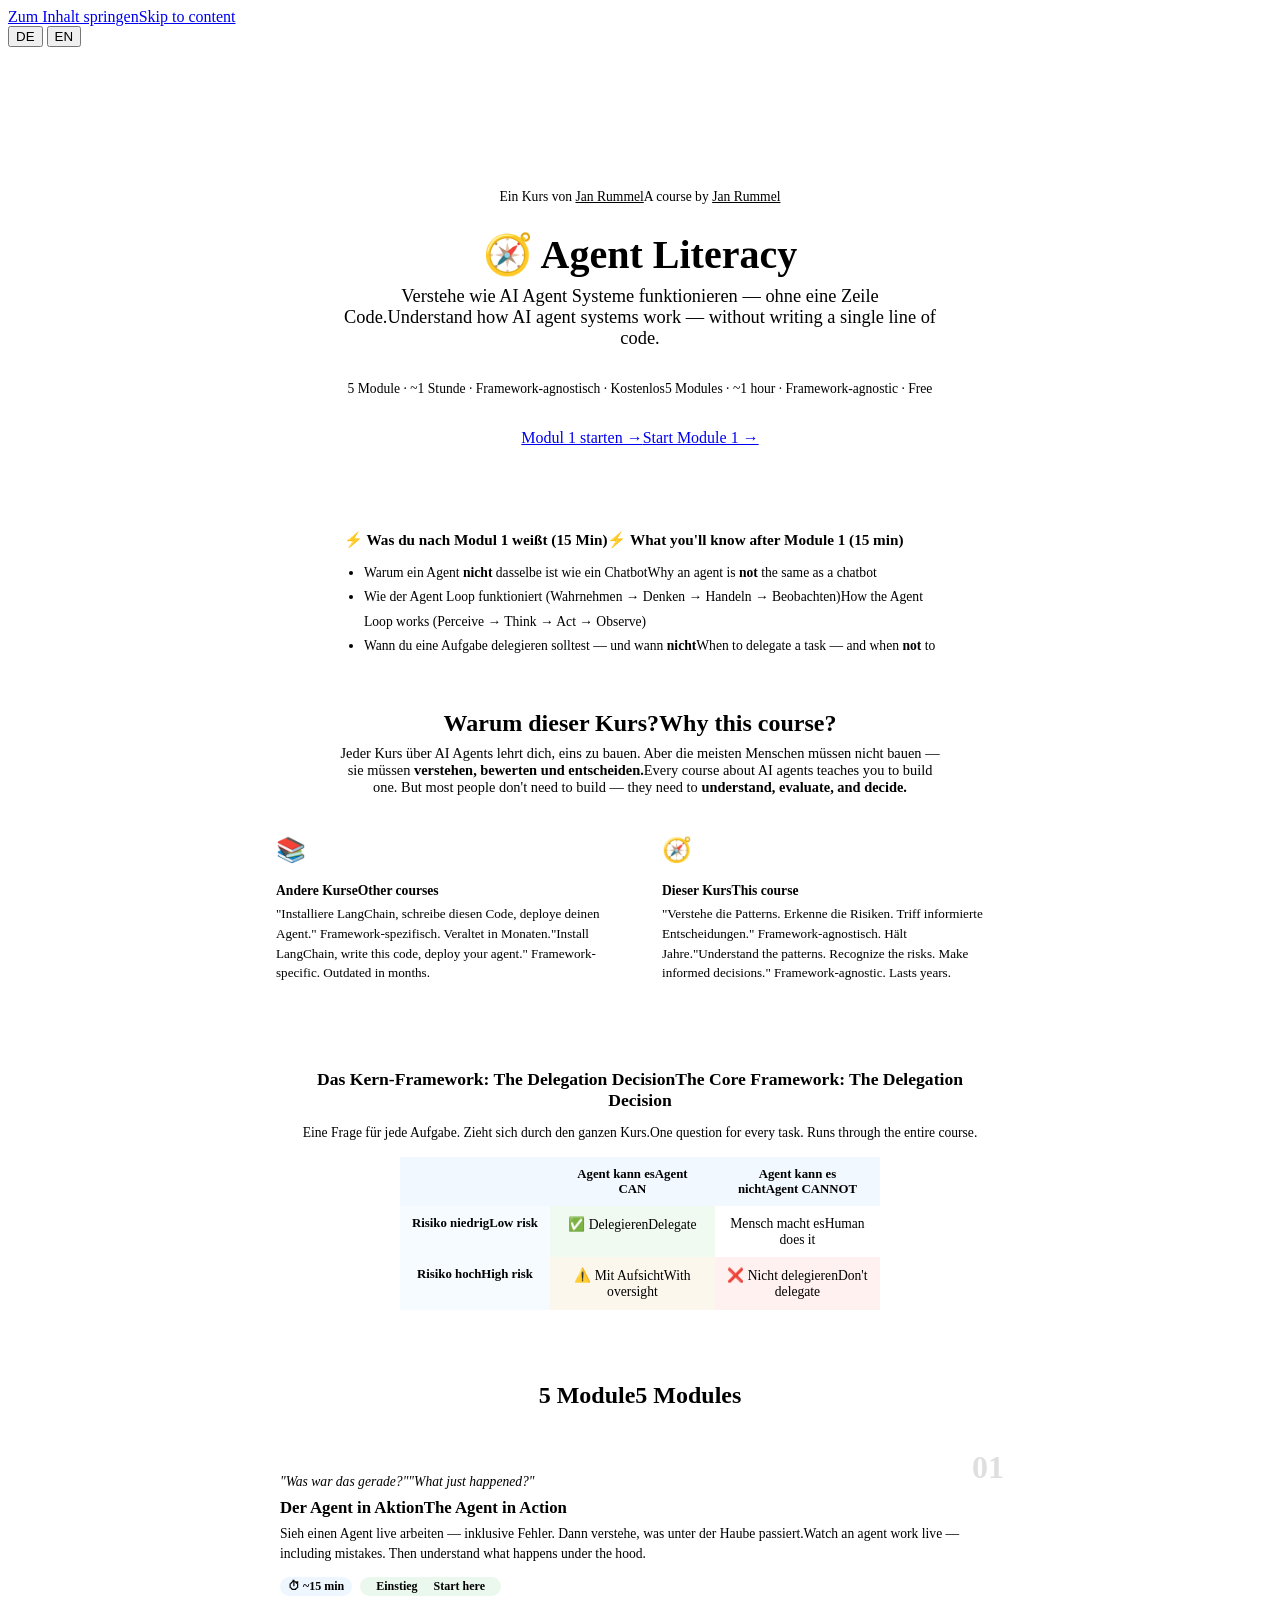
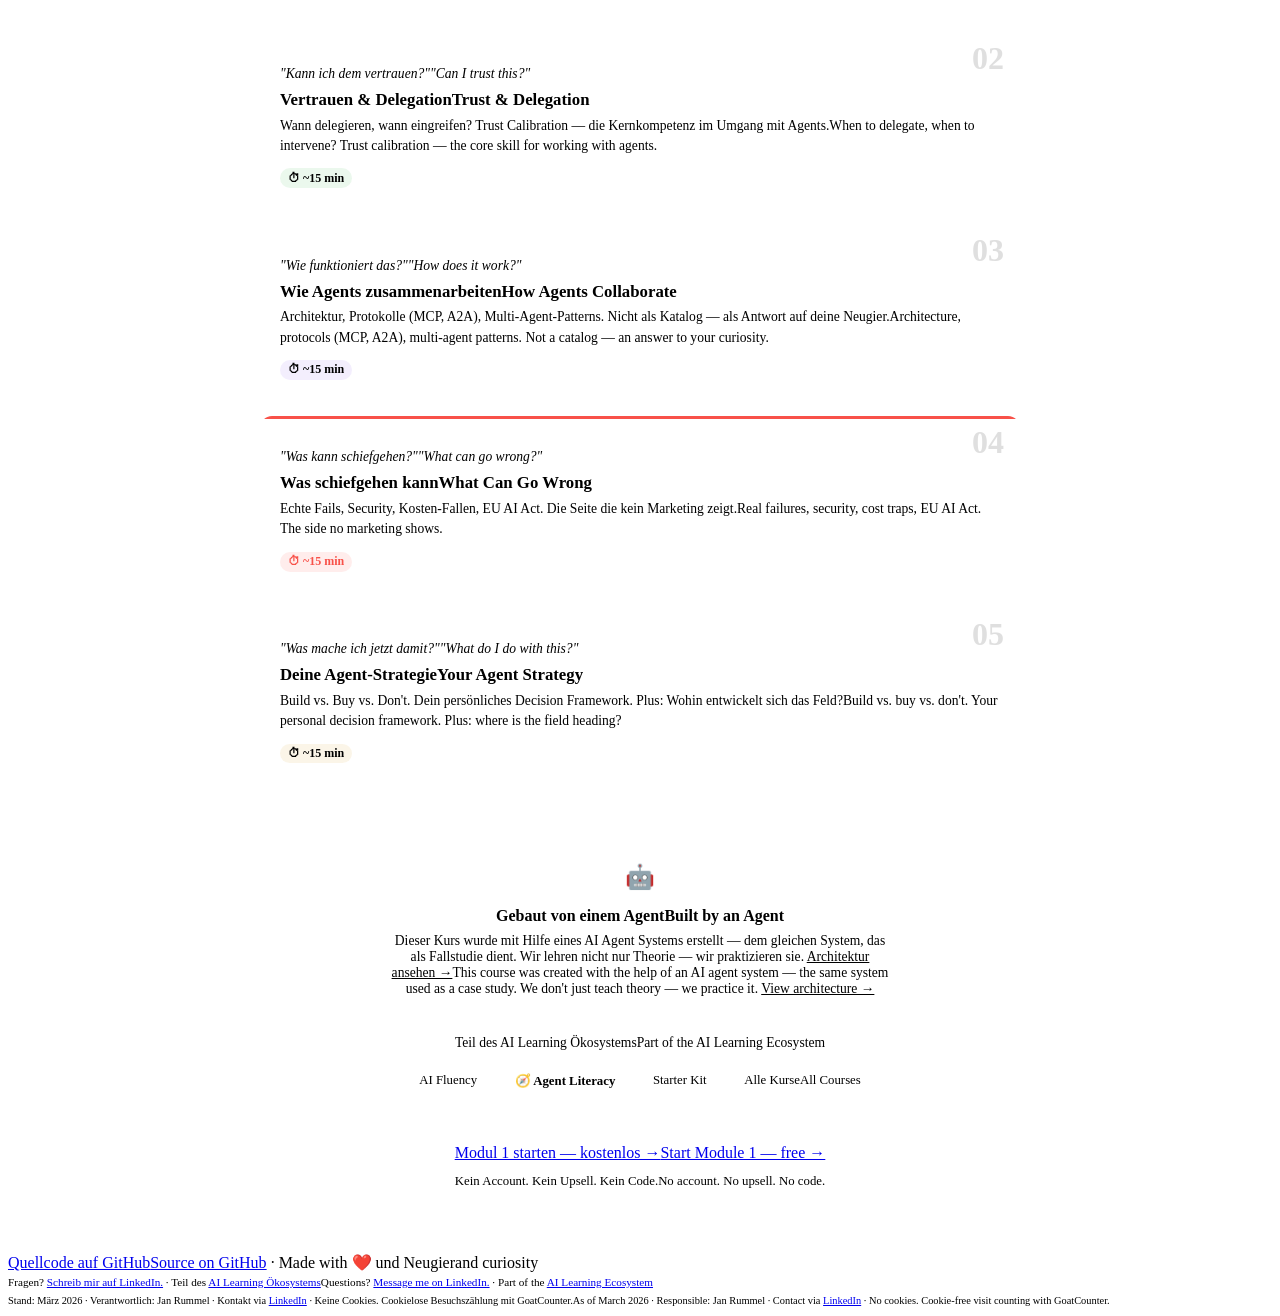
==== index.html @ 03080d6e "Datenschutz-Hinweis berichtigen: GoatCounter nennen statt "No tracking" Die Seiten laden GoatCounter" ====
<!DOCTYPE html>
<html lang="de">
<head>
<meta charset="UTF-8">
<meta name="viewport" content="width=device-width, initial-scale=1.0">
<title>Agent Literacy — Verstehe wie AI Agent Systeme funktionieren</title>
<meta name="description" content="Der Kurs über AI Agents, den es noch nicht gibt. 5 Module, ~1 Stunde, kein Code nötig. Verstehen statt Bauen.">
<meta property="og:title" content="Agent Literacy — Verstehe AI Agent Systeme">
<meta property="og:description" content="5 Module, ~1 Stunde, kein Code. Der Kurs über AI Agents für Entscheider.">
<meta property="og:url" content="https://planck-lab.github.io/agent-literacy/">
<meta property="og:type" content="website">
<meta name="twitter:card" content="summary_large_image">
<meta property="og:image" content="https://planck-lab.github.io/agent-literacy/og-image.png">
<meta property="og:image:width" content="1200">
<meta property="og:image:height" content="630">
<link rel="stylesheet" href="https://janrummel.github.io/ai-learning/shared-style.css">
<link rel="stylesheet" href="style.css">
<link rel="icon" href="data:image/svg+xml,<svg xmlns='http://www.w3.org/2000/svg' viewBox='0 0 100 100'><text y='.9em' font-size='90'>🧭</text></svg>">
<style>
.hero{text-align:center;padding:5rem 1.5rem 3rem}
.hero h1{font-size:2.5rem;margin-bottom:.5rem}
.hero .tagline{color:var(--muted);font-size:1.15rem;max-width:600px;margin:0 auto 2rem}
.hero .meta{color:var(--muted);font-size:.85rem;margin-bottom:2rem}
.module-grid{display:grid;gap:1rem;margin:2rem 0}
.mod-card{background:var(--surface);border:1px solid var(--border);border-radius:12px;padding:1.25rem;position:relative;overflow:hidden;transition:transform .2s,border-color .2s;text-decoration:none;color:inherit;display:block}
.mod-card:hover{transform:translateY(-2px);border-color:var(--accent)}
.mod-card::before{content:'';position:absolute;top:0;left:0;right:0;height:3px}
.mod-card.m1::before{background:var(--accent)}
.mod-card.m2::before{background:var(--green)}
.mod-card.m3::before{background:var(--purple)}
.mod-card.m4::before{background:#f85149}
.mod-card.m5::before{background:var(--orange)}
.mod-num{font-size:2rem;font-weight:900;opacity:.12;position:absolute;top:.5rem;right:1rem}
.mod-title{font-size:1.05rem;font-weight:700;margin-bottom:.35rem}
.mod-question{color:var(--accent);font-size:.85rem;font-style:italic;margin-bottom:.5rem}
.mod-desc{color:var(--muted);font-size:.85rem;line-height:1.5}
.mod-meta{display:flex;gap:.5rem;margin-top:.75rem;font-size:.75rem}
.mod-meta span{padding:.15rem .5rem;border-radius:20px;font-weight:600}
.framework-box{background:var(--surface);border:1px solid var(--border);border-radius:12px;padding:1.5rem;margin:2rem 0;text-align:center}
.matrix{display:grid;grid-template-columns:auto 1fr 1fr;gap:0;margin:1rem auto;max-width:480px;font-size:.85rem}
.matrix div{padding:.6rem .75rem;border:1px solid var(--border)}
.matrix .header{background:rgba(88,166,255,.08);font-weight:700;font-size:.8rem}
.matrix .row-label{background:rgba(88,166,255,.05);font-weight:600;font-size:.8rem}
.matrix .cell-green{background:rgba(63,185,80,.08)}
.matrix .cell-yellow{background:rgba(210,153,34,.08)}
.matrix .cell-red{background:rgba(248,81,73,.08)}
.matrix .cell-gray{background:var(--surface)}
.diff-grid{display:grid;grid-template-columns:1fr 1fr;gap:.75rem;margin:1.5rem 0}
.diff-card{background:var(--surface);border:1px solid var(--border);border-radius:10px;padding:1rem;font-size:.82rem}
.diff-card .icon{font-size:1.5rem;margin-bottom:.5rem}
.diff-card h4{font-size:.85rem;margin-bottom:.35rem}
.diff-card p{color:var(--muted);line-height:1.5;margin:0}
.cta-section{text-align:center;margin:3rem 0 2rem}
.ecosystem{display:flex;gap:.75rem;justify-content:center;flex-wrap:wrap;margin:1rem 0}
.eco-badge{padding:.4rem .8rem;background:var(--surface);border:1px solid var(--border);border-radius:8px;font-size:.8rem;color:var(--muted);text-decoration:none}
.eco-badge:hover{border-color:var(--accent);color:var(--text)}
.eco-badge.current{border-color:var(--accent);color:var(--accent);font-weight:600}
@media(max-width:600px){.hero h1{font-size:1.8rem}.diff-grid{grid-template-columns:1fr}.matrix{font-size:.75rem}}
</style>
<script>const _l=localStorage.getItem("lang");if(_l)document.documentElement.lang=_l;</script>
</head>
<body>
<a href="#main-content" class="skip-link"><span class="de">Zum Inhalt springen</span><span class="en">Skip to content</span></a>
<nav class="lang-switch" role="navigation" aria-label="Language">
<button class="lang-btn active" onclick="setLang('de')" aria-label="Switch to German">DE</button>
<button class="lang-btn" onclick="setLang('en')" aria-label="Switch to English">EN</button>
</nav>

<main class="container" style="max-width:760px;margin:0 auto;padding:3rem 2rem 2rem">

<div class="hero" id="main-content">
<p style="font-size:.85rem;color:var(--muted);margin-bottom:1rem"><span class="de">Ein Kurs von <a href="https://linkedin.com/in/janrummel" style="color:var(--accent)">Jan Rummel</a></span><span class="en">A course by <a href="https://linkedin.com/in/janrummel" style="color:var(--accent)">Jan Rummel</a></span></p>
<h1>🧭 Agent Literacy</h1>
<p class="tagline"><span class="de">Verstehe wie AI Agent Systeme funktionieren — ohne eine Zeile Code.</span><span class="en">Understand how AI agent systems work — without writing a single line of code.</span></p>
<p class="meta"><span class="de">5 Module · ~1 Stunde · Framework-agnostisch · Kostenlos</span><span class="en">5 Modules · ~1 hour · Framework-agnostic · Free</span></p>
<a href="modul1.html" class="btn"><span class="de">Modul 1 starten →</span><span class="en">Start Module 1 →</span></a>
</div>

<!-- Quick Win: Was du in 5 Minuten lernst -->
<section style="max-width:640px;margin:0 auto 2rem;padding:0 1.5rem">
<div style="background:var(--surface);border:1px solid var(--border);border-radius:12px;padding:1.25rem 1.5rem">
<h3 style="font-size:.95rem;margin-bottom:.75rem;color:var(--accent)"><span class="de">⚡ Was du nach Modul 1 weißt (15 Min)</span><span class="en">⚡ What you'll know after Module 1 (15 min)</span></h3>
<ul style="font-size:.85rem;color:var(--muted);padding-left:1.25rem;margin:0;line-height:1.8">
<li><span class="de">Warum ein Agent <strong style="color:var(--text)">nicht</strong> dasselbe ist wie ein Chatbot</span><span class="en">Why an agent is <strong style="color:var(--text)">not</strong> the same as a chatbot</span></li>
<li><span class="de">Wie der Agent Loop funktioniert (Wahrnehmen → Denken → Handeln → Beobachten)</span><span class="en">How the Agent Loop works (Perceive → Think → Act → Observe)</span></li>
<li><span class="de">Wann du eine Aufgabe delegieren solltest — und wann <strong style="color:var(--text)">nicht</strong></span><span class="en">When to delegate a task — and when <strong style="color:var(--text)">not</strong> to</span></li>
</ul>
</div>
</section>

<section>
<h2 style="text-align:center;margin-bottom:.5rem"><span class="de">Warum dieser Kurs?</span><span class="en">Why this course?</span></h2>
<p style="text-align:center;color:var(--muted);font-size:.9rem;max-width:600px;margin:0 auto 1.5rem"><span class="de">Jeder Kurs über AI Agents lehrt dich, eins zu bauen. Aber die meisten Menschen müssen nicht bauen — sie müssen <strong>verstehen, bewerten und entscheiden.</strong></span><span class="en">Every course about AI agents teaches you to build one. But most people don't need to build — they need to <strong>understand, evaluate, and decide.</strong></span></p>

<div class="diff-grid">
<div class="diff-card">
<div class="icon">📚</div>
<h4><span class="de">Andere Kurse</span><span class="en">Other courses</span></h4>
<p><span class="de">"Installiere LangChain, schreibe diesen Code, deploye deinen Agent." Framework-spezifisch. Veraltet in Monaten.</span><span class="en">"Install LangChain, write this code, deploy your agent." Framework-specific. Outdated in months.</span></p>
</div>
<div class="diff-card" style="border-color:var(--accent)">
<div class="icon">🧭</div>
<h4 style="color:var(--accent)"><span class="de">Dieser Kurs</span><span class="en">This course</span></h4>
<p><span class="de">"Verstehe die Patterns. Erkenne die Risiken. Triff informierte Entscheidungen." Framework-agnostisch. Hält Jahre.</span><span class="en">"Understand the patterns. Recognize the risks. Make informed decisions." Framework-agnostic. Lasts years.</span></p>
</div>
</div>
</section>

<!-- The Delegation Decision -->
<section>
<div class="framework-box">
<h2 style="font-size:1.1rem;margin-bottom:.25rem"><span class="de">Das Kern-Framework: The Delegation Decision</span><span class="en">The Core Framework: The Delegation Decision</span></h2>
<p style="color:var(--muted);font-size:.85rem;margin-bottom:1rem"><span class="de">Eine Frage für jede Aufgabe. Zieht sich durch den ganzen Kurs.</span><span class="en">One question for every task. Runs through the entire course.</span></p>
<div class="matrix">
<div class="header"></div>
<div class="header"><span class="de">Agent kann es</span><span class="en">Agent CAN</span></div>
<div class="header"><span class="de">Agent kann es nicht</span><span class="en">Agent CANNOT</span></div>
<div class="row-label"><span class="de">Risiko niedrig</span><span class="en">Low risk</span></div>
<div class="cell-green">✅ <span class="de">Delegieren</span><span class="en">Delegate</span></div>
<div class="cell-gray"><span class="de">Mensch macht es</span><span class="en">Human does it</span></div>
<div class="row-label"><span class="de">Risiko hoch</span><span class="en">High risk</span></div>
<div class="cell-yellow">⚠️ <span class="de">Mit Aufsicht</span><span class="en">With oversight</span></div>
<div class="cell-red">❌ <span class="de">Nicht delegieren</span><span class="en">Don't delegate</span></div>
</div>
</div>
</section>

<!-- 5 Modules -->
<section>
<h2 style="text-align:center;margin-bottom:1.5rem"><span class="de">5 Module</span><span class="en">5 Modules</span></h2>

<div class="module-grid">
<a href="modul1.html" class="mod-card m1">
<span class="mod-num">01</span>
<p class="mod-question"><span class="de">"Was war das gerade?"</span><span class="en">"What just happened?"</span></p>
<div class="mod-title"><span class="de">Der Agent in Aktion</span><span class="en">The Agent in Action</span></div>
<div class="mod-desc"><span class="de">Sieh einen Agent live arbeiten — inklusive Fehler. Dann verstehe, was unter der Haube passiert.</span><span class="en">Watch an agent work live — including mistakes. Then understand what happens under the hood.</span></div>
<div class="mod-meta">
<span style="background:rgba(88,166,255,.1);color:var(--accent)">⏱ ~15 min</span>
<span style="background:rgba(63,185,80,.1);color:var(--green)"><span class="de">Einstieg</span><span class="en">Start here</span></span>
</div>
</a>

<a href="modul2.html" class="mod-card m2">
<span class="mod-num">02</span>
<p class="mod-question"><span class="de">"Kann ich dem vertrauen?"</span><span class="en">"Can I trust this?"</span></p>
<div class="mod-title"><span class="de">Vertrauen & Delegation</span><span class="en">Trust & Delegation</span></div>
<div class="mod-desc"><span class="de">Wann delegieren, wann eingreifen? Trust Calibration — die Kernkompetenz im Umgang mit Agents.</span><span class="en">When to delegate, when to intervene? Trust calibration — the core skill for working with agents.</span></div>
<div class="mod-meta">
<span style="background:rgba(63,185,80,.1);color:var(--green)">⏱ ~15 min</span>
</div>
</a>

<a href="modul3.html" class="mod-card m3">
<span class="mod-num">03</span>
<p class="mod-question"><span class="de">"Wie funktioniert das?"</span><span class="en">"How does it work?"</span></p>
<div class="mod-title"><span class="de">Wie Agents zusammenarbeiten</span><span class="en">How Agents Collaborate</span></div>
<div class="mod-desc"><span class="de">Architektur, Protokolle (MCP, A2A), Multi-Agent-Patterns. Nicht als Katalog — als Antwort auf deine Neugier.</span><span class="en">Architecture, protocols (MCP, A2A), multi-agent patterns. Not a catalog — an answer to your curiosity.</span></div>
<div class="mod-meta">
<span style="background:rgba(137,87,229,.1);color:var(--purple)">⏱ ~15 min</span>
</div>
</a>

<a href="modul4.html" class="mod-card m4">
<span class="mod-num">04</span>
<p class="mod-question"><span class="de">"Was kann schiefgehen?"</span><span class="en">"What can go wrong?"</span></p>
<div class="mod-title"><span class="de">Was schiefgehen kann</span><span class="en">What Can Go Wrong</span></div>
<div class="mod-desc"><span class="de">Echte Fails, Security, Kosten-Fallen, EU AI Act. Die Seite die kein Marketing zeigt.</span><span class="en">Real failures, security, cost traps, EU AI Act. The side no marketing shows.</span></div>
<div class="mod-meta">
<span style="background:rgba(248,81,73,.1);color:#f85149">⏱ ~15 min</span>
</div>
</a>

<a href="modul5.html" class="mod-card m5">
<span class="mod-num">05</span>
<p class="mod-question"><span class="de">"Was mache ich jetzt damit?"</span><span class="en">"What do I do with this?"</span></p>
<div class="mod-title"><span class="de">Deine Agent-Strategie</span><span class="en">Your Agent Strategy</span></div>
<div class="mod-desc"><span class="de">Build vs. Buy vs. Don't. Dein persönliches Decision Framework. Plus: Wohin entwickelt sich das Feld?</span><span class="en">Build vs. buy vs. don't. Your personal decision framework. Plus: where is the field heading?</span></div>
<div class="mod-meta">
<span style="background:rgba(210,153,34,.1);color:var(--orange)">⏱ ~15 min</span>
</div>
</a>
</div>
</section>

<!-- Built by an Agent -->
<section>
<div style="background:var(--surface);border:1px solid var(--border);border-radius:12px;padding:1.5rem;text-align:center">
<p style="font-size:1.5rem;margin-bottom:.5rem">🤖</p>
<h3 style="font-size:1rem;margin-bottom:.5rem"><span class="de">Gebaut von einem Agent</span><span class="en">Built by an Agent</span></h3>
<p style="color:var(--muted);font-size:.85rem;max-width:500px;margin:0 auto"><span class="de">Dieser Kurs wurde mit Hilfe eines AI Agent Systems erstellt — dem gleichen System, das als Fallstudie dient. Wir lehren nicht nur Theorie — wir praktizieren sie. <a href="https://github.com/planck-lab/agent-system-starter-kit" style="color:var(--accent)">Architektur ansehen →</a></span><span class="en">This course was created with the help of an AI agent system — the same system used as a case study. We don't just teach theory — we practice it. <a href="https://github.com/planck-lab/agent-system-starter-kit" style="color:var(--accent)">View architecture →</a></span></p>
</div>
</section>

<!-- Ecosystem -->
<section>
<p style="text-align:center;color:var(--muted);font-size:.85rem;margin-bottom:.5rem"><span class="de">Teil des AI Learning Ökosystems</span><span class="en">Part of the AI Learning Ecosystem</span></p>
<div class="ecosystem">
<a href="https://janrummel.github.io/ai-fluency/" class="eco-badge">AI Fluency</a>
<span class="eco-badge current">🧭 Agent Literacy</span>
<a href="https://planck-lab.github.io/agent-system-starter-kit/" class="eco-badge">Starter Kit</a>
<a href="https://janrummel.github.io/ai-learning/" class="eco-badge"><span class="de">Alle Kurse</span><span class="en">All Courses</span></a>
</div>
</section>

<div class="cta-section">
<a href="modul1.html" class="btn"><span class="de">Modul 1 starten — kostenlos →</span><span class="en">Start Module 1 — free →</span></a>
<p style="color:var(--muted);font-size:.8rem;margin-top:.75rem"><span class="de">Kein Account. Kein Upsell. Kein Code.</span><span class="en">No account. No upsell. No code.</span></p>
</div>

</main><!-- /.container -->

<footer role="contentinfo">
<a href="https://github.com/planck-lab/agent-literacy"><span class="de">Quellcode auf GitHub</span><span class="en">Source on GitHub</span></a> · Made with ❤️ <span class="de">und Neugier</span><span class="en">and curiosity</span>
<br><span style="font-size:.7rem"><span class="de">Fragen? <a href="https://linkedin.com/in/janrummel">Schreib mir auf LinkedIn.</a> · Teil des <a href="https://janrummel.github.io/ai-learning/">AI Learning Ökosystems</a></span><span class="en">Questions? <a href="https://linkedin.com/in/janrummel">Message me on LinkedIn.</a> · Part of the <a href="https://janrummel.github.io/ai-learning/">AI Learning Ecosystem</a></span></span>
<br><span style="font-size:.65rem;color:var(--muted)"><span class="de">Stand: März 2026 · Verantwortlich: Jan Rummel · Kontakt via <a href="https://linkedin.com/in/janrummel">LinkedIn</a> · Keine Cookies. Cookielose Besuchszählung mit GoatCounter.</span><span class="en">As of March 2026 · Responsible: Jan Rummel · Contact via <a href="https://linkedin.com/in/janrummel">LinkedIn</a> · No cookies. Cookie-free visit counting with GoatCounter.</span></span>
</footer>

<script>
function setLang(l){document.documentElement.lang=l;document.querySelectorAll('.lang-btn').forEach(b=>b.classList.remove('active'));document.querySelector(`.lang-btn[onclick="setLang('${l}')"]`).classList.add('active');localStorage.setItem('lang',l)}
const s=localStorage.getItem('lang');if(s)setLang(s);
</script>
<button class="back-to-top" onclick="scrollTo({top:0,behavior:'smooth'})" aria-label="Back to top">↑</button>
<script>const b=document.querySelector(".back-to-top");window.addEventListener("scroll",()=>{b.style.display=window.scrollY>400?"flex":"none"})</script>
<!-- GoatCounter Analytics - code wird nach Account-Setup eingesetzt -->
<script data-goatcounter="https://janrummel.goatcounter.com/count" async src="//gc.zgo.at/count.js"></script>

</body></html>
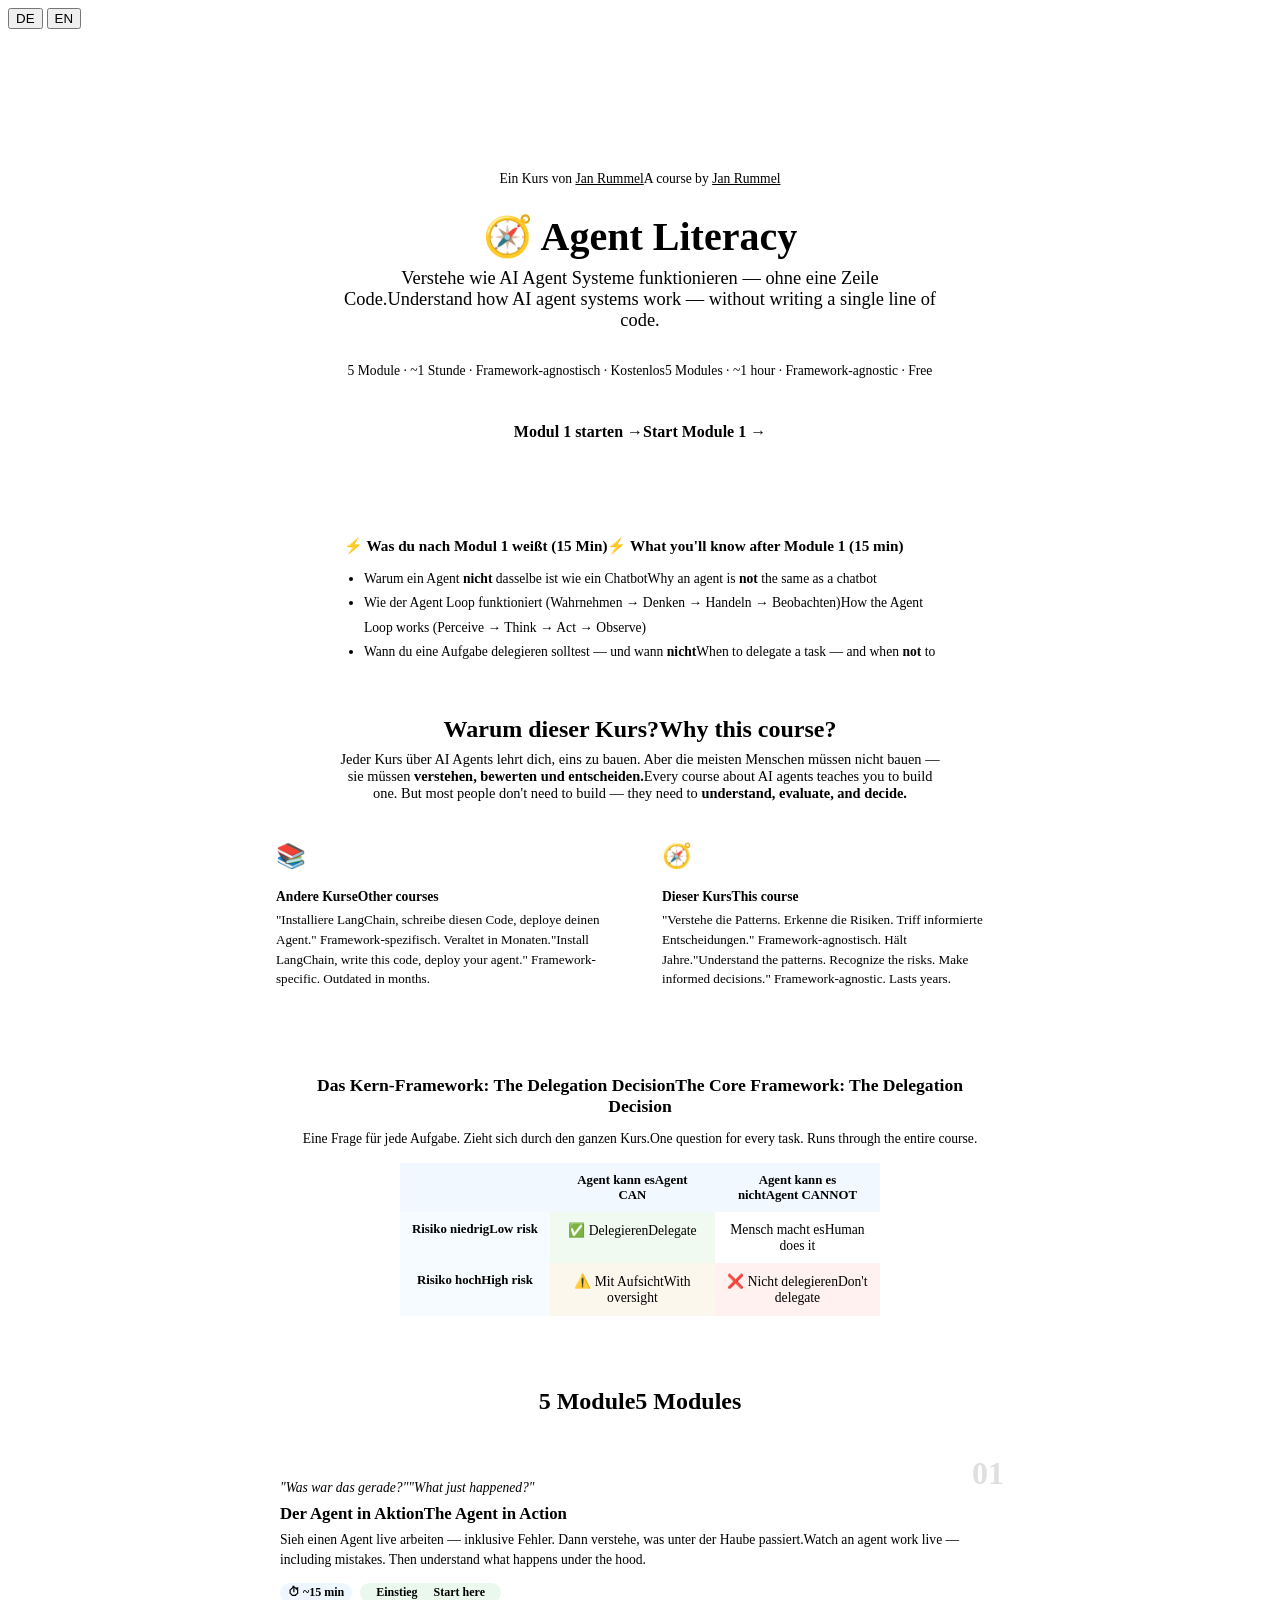
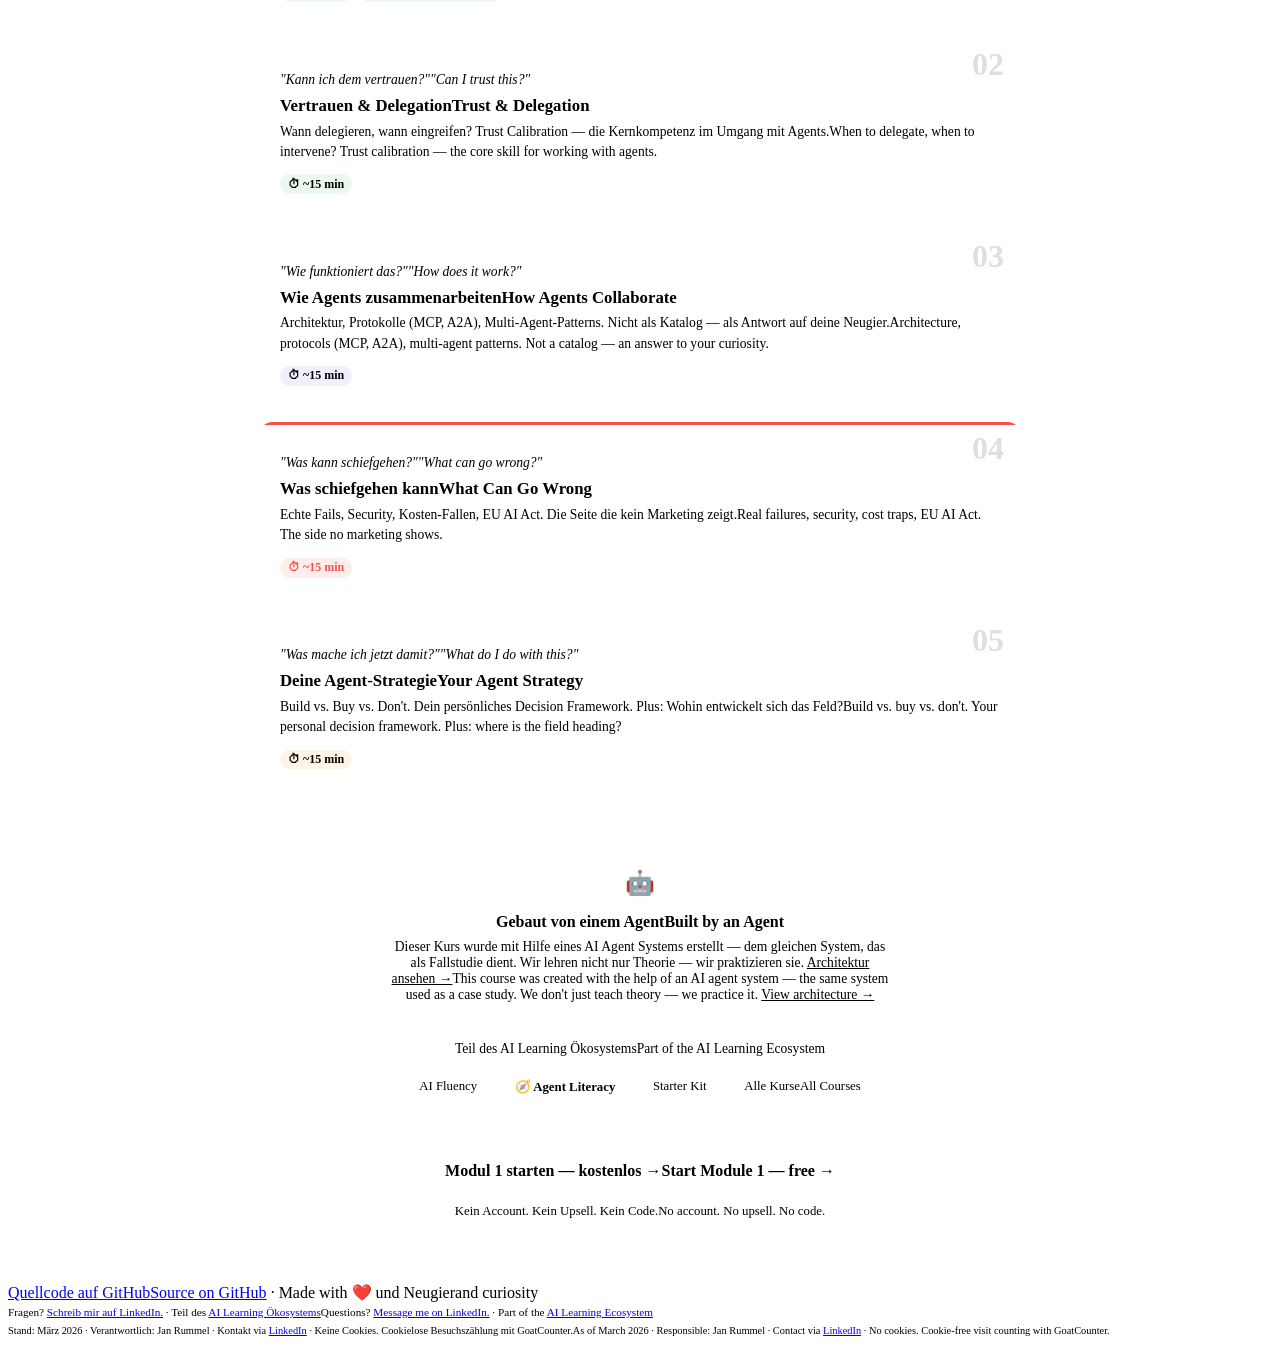
==== commit 57cd3665: "Kurs mit agent-systems zusammenlegen: Quellen, Lernziel-Checks und Faktencheck übernehmen Co-Authore" ====
--- a/index.html
+++ b/index.html
@@ -61,10 +61,10 @@
 </head>
 <body>
 <a href="#main-content" class="skip-link"><span class="de">Zum Inhalt springen</span><span class="en">Skip to content</span></a>
-<nav class="lang-switch" role="navigation" aria-label="Language">
-<button class="lang-btn active" onclick="setLang('de')" aria-label="Switch to German">DE</button>
-<button class="lang-btn" onclick="setLang('en')" aria-label="Switch to English">EN</button>
-</nav>
+<div class="lang-switch" role="navigation" aria-label="Language">
+<button class="lang-btn active" onclick="setLang('de')" aria-label="Deutsch" aria-pressed="true">DE</button>
+<button class="lang-btn" onclick="setLang('en')" aria-label="English" aria-pressed="false">EN</button>
+</div>
 
 <main class="container" style="max-width:760px;margin:0 auto;padding:3rem 2rem 2rem">
 
@@ -217,12 +217,10 @@
 </footer>
 
 <script>
-function setLang(l){document.documentElement.lang=l;document.querySelectorAll('.lang-btn').forEach(b=>b.classList.remove('active'));document.querySelector(`.lang-btn[onclick="setLang('${l}')"]`).classList.add('active');localStorage.setItem('lang',l)}
+function setLang(l){document.documentElement.lang=l;document.querySelectorAll('.lang-btn').forEach(b=>{b.classList.remove('active');b.setAttribute('aria-pressed','false')});var a=document.querySelector(`.lang-btn[onclick="setLang('${l}')"]`);a.classList.add('active');a.setAttribute('aria-pressed','true');localStorage.setItem('lang',l)}
 const s=localStorage.getItem('lang');if(s)setLang(s);
 </script>
 <button class="back-to-top" onclick="scrollTo({top:0,behavior:'smooth'})" aria-label="Back to top">↑</button>
 <script>const b=document.querySelector(".back-to-top");window.addEventListener("scroll",()=>{b.style.display=window.scrollY>400?"flex":"none"})</script>
-<!-- GoatCounter Analytics - code wird nach Account-Setup eingesetzt -->
 <script data-goatcounter="https://janrummel.goatcounter.com/count" async src="//gc.zgo.at/count.js"></script>
-
 </body></html>
--- a/style.css
+++ b/style.css
@@ -0,0 +1,157 @@
+/* Agent Literacy — Course-specific styles
+   Shared base: https://janrummel.github.io/ai-learning/shared-style.css
+   This file contains ONLY styles unique to this course.
+*/
+
+/* === Course Components === */
+.checkpoint {
+  background: rgba(63,185,80,0.1); border: 1px solid rgba(63,185,80,0.3);
+  border-radius: 8px; padding: 0.75rem 1rem; margin-top: 1rem;
+  font-size: 0.9rem; color: var(--green);
+}
+.tip {
+  background: rgba(88,166,255,0.08); border: 1px solid rgba(88,166,255,0.2);
+  border-radius: 8px; padding: 0.75rem 1rem; margin: 1rem 0;
+  font-size: 0.9rem; color: var(--accent);
+}
+.card {
+  background: var(--surface); border: 1px solid var(--border); border-radius: 12px;
+  padding: 1.5rem; margin-bottom: 1rem; transition: transform 0.2s;
+}
+.card:hover { transform: translateY(-2px); }
+.glossary {
+  background: var(--surface); border: 1px solid var(--border); border-radius: 12px;
+  padding: 1.5rem; margin: 2rem 0;
+}
+.glossary dt { font-weight: 700; color: var(--accent); margin-top: 0.75rem; }
+.glossary dt:first-child { margin-top: 0; }
+.glossary dd { color: var(--muted); font-size: 0.9rem; margin-left: 0; }
+.celebration {
+  text-align: center; padding: 2rem; background: var(--surface);
+  border: 1px solid var(--green); border-radius: 12px; margin: 2rem 0;
+}
+.celebration h2 { color: var(--green); margin-bottom: 0.5rem; }
+.btn {
+  display: inline-block; background: var(--accent); color: var(--bg); padding: 0.75rem 2rem;
+  border-radius: 8px; font-weight: 700; font-size: 1rem; border: none; cursor: pointer;
+  text-decoration: none;
+}
+.btn:hover { opacity: 0.9; text-decoration: none; }
+.back-link { display: inline-block; margin-bottom: 1rem; color: var(--muted); font-size: 0.85rem; }
+
+/* === Module Header === */
+.module-header {
+  background: var(--surface); border: 1px solid var(--border); border-radius: 14px;
+  padding: 1.5rem; margin-bottom: 2rem; position: relative; overflow: hidden;
+}
+.module-header::before {
+  content: ''; position: absolute; top: 0; left: 0; right: 0; height: 3px;
+  background: linear-gradient(90deg, var(--accent), var(--green), var(--orange), var(--purple));
+}
+.module-header .module-id {
+  font-size: 2.5rem; font-weight: 900; color: var(--accent); opacity: .15;
+  position: absolute; top: .5rem; right: 1.25rem; line-height: 1; pointer-events: none;
+}
+.module-header h1 { font-size: 1.6rem; margin: .25rem 0 .5rem; }
+.module-header .meta-row {
+  display: flex; gap: .5rem; align-items: center; flex-wrap: wrap;
+  font-size: .8rem; color: var(--muted); margin-bottom: .25rem;
+}
+.module-header .meta-pill {
+  display: inline-flex; align-items: center; gap: .25rem;
+  padding: .2rem .6rem; border-radius: 20px; font-size: .75rem; font-weight: 600;
+}
+.module-header .meta-pill.track { background: rgba(88,166,255,.1); color: var(--accent); }
+.module-header .meta-pill.level { background: rgba(63,185,80,.1); color: var(--green); }
+.module-header .meta-pill.level-adv { background: rgba(210,153,34,.1); color: var(--orange); }
+.module-header .meta-pill.time { background: rgba(137,87,229,.1); color: var(--purple); }
+.module-header .subtitle { color: var(--muted); font-size: .9rem; margin: .5rem 0 0; line-height: 1.5; }
+.module-header .goal-row {
+  margin-top: 1rem; padding-top: .75rem; border-top: 1px solid var(--border);
+  font-size: .85rem; color: var(--muted); line-height: 1.5;
+}
+.module-header .goal-row strong { color: var(--text); }
+
+/* === Navigation === */
+.nav-footer { display: flex; justify-content: space-between; margin: 2rem 0; flex-wrap: wrap; gap: 1rem; }
+.breadcrumb { font-size: .78rem; color: var(--muted); margin-bottom: .5rem; }
+.breadcrumb a { color: var(--muted); }
+.breadcrumb a:hover { color: var(--accent); }
+
+/* === Focus (Accessibility) === */
+a:focus-visible, button:focus-visible, .btn:focus-visible {
+  outline: 2px solid var(--accent);
+  outline-offset: 2px;
+  border-radius: 4px;
+}
+/* Skip link */
+.skip-link {
+  position: absolute; top: -100px; left: 1rem; z-index: 200;
+  background: var(--accent); color: var(--bg); padding: 0.5rem 1rem;
+  border-radius: 0 0 8px 8px; font-weight: 700; text-decoration: none;
+  transition: top 0.2s;
+}
+.skip-link:focus { top: 0; }
+/* Reduced motion */
+@media (prefers-reduced-motion: reduce) {
+  *, *::before, *::after { animation-duration: 0.01ms !important; transition-duration: 0.01ms !important; scroll-behavior: auto !important; }
+}
+/* Visually hidden (screen reader only) */
+.sr-only { position: absolute; width: 1px; height: 1px; padding: 0; margin: -1px; overflow: hidden; clip: rect(0,0,0,0); white-space: nowrap; border: 0; }
+/* Progress bar (behavioral) */
+.progress-bar {
+  position: fixed; top: 0; left: 0; width: 100%; height: 4px; z-index: 99;
+  background: var(--border);
+}
+
+/* === Progress Bar === */
+.progress-bar { position: fixed; top: 0; left: 0; width: 100%; height: 4px; z-index: 99; background: var(--border); }
+.progress-fill { height: 100%; background: var(--accent); transition: width 0.3s; border-radius: 0 2px 2px 0; }
+
+/* === Tables === */
+table { width: 100%; max-width: 100%; border-collapse: collapse; margin: 1rem 0; font-size: 0.85rem; table-layout: fixed; word-wrap: break-word; }
+th, td { padding: 0.6rem 0.75rem; text-align: left; border: 1px solid var(--border); }
+th { background: var(--surface); color: var(--accent); font-weight: 700; font-size: 0.8rem; white-space: nowrap; }
+td { color: var(--muted); }
+td:first-child { color: var(--text); font-weight: 600; }
+tr:hover td { background: rgba(88,166,255,0.03); }
+
+/* === Source Citation === */
+.source { font-size: 0.78rem; color: var(--muted); background: var(--surface); border-radius: 6px; padding: 0.5rem 0.75rem; margin: 0.75rem 0; border-left: 2px solid #a78bfa; }
+.source a { color: #a78bfa; }
+
+/* === Comparison Cards === */
+.comparison { display: grid; grid-template-columns: 1fr 1fr; gap: 1rem; margin: 1.5rem 0; }
+.compare-card { background: var(--surface); border: 1px solid var(--border); border-radius: 12px; padding: 1.25rem; }
+.compare-card.bad { border-color: rgba(248,81,73,0.4); }
+.compare-card.good { border-color: rgba(63,185,80,0.4); }
+.compare-card h4 { font-size: 0.9rem; margin-bottom: 0.5rem; }
+.compare-card p, .compare-card ul { font-size: 0.85rem; color: var(--muted); margin: 0; }
+.compare-card ul { padding-left: 1.25rem; }
+
+/* === Troubleshooting === */
+.troubleshooting { background: rgba(210,153,34,0.08); border: 1px solid rgba(210,153,34,0.2); border-radius: 8px; padding: 1rem 1.25rem; margin: 1rem 0; font-size: 0.85rem; }
+.troubleshooting strong { color: var(--orange); }
+.troubleshooting p { color: var(--muted); margin: 0.3rem 0; }
+
+/* === Glossary Widget === */
+.glossary-toggle { position: fixed; bottom: 1.5rem; right: 1.5rem; background: var(--surface); border: 1px solid var(--border); color: var(--text); padding: 0.6rem 1rem; border-radius: 20px; cursor: pointer; font-size: 0.8rem; font-weight: 700; z-index: 100; transition: all 0.2s; }
+.glossary-toggle:hover { border-color: var(--accent); color: var(--accent); }
+.glossary-panel { display: none; position: fixed; bottom: 4rem; right: 1.5rem; background: var(--surface); border: 1px solid var(--border); border-radius: 12px; padding: 1.25rem; width: 280px; max-height: 400px; overflow-y: auto; z-index: 100; box-shadow: 0 8px 32px rgba(0,0,0,0.4); }
+.glossary-panel.open { display: block; }
+.glossary-panel h3 { font-size: 0.9rem; margin: 0 0 0.75rem; color: var(--accent); }
+.glossary-panel dt { font-weight: 700; font-size: 0.85rem; color: var(--text); margin-top: 0.5rem; }
+.glossary-panel dd { font-size: 0.8rem; color: var(--muted); margin: 0.15rem 0 0.5rem 0; line-height: 1.4; }
+
+/* === Responsive (course-specific) === */
+@media (max-width: 600px) {
+  .comparison { grid-template-columns: 1fr; }
+  .glossary-panel { width: calc(100vw - 3rem); right: 1.5rem; }
+  table { font-size: 0.75rem; }
+  th, td { padding: 0.4rem 0.5rem; }
+}
+
+/* Reduced Motion */
+@media (prefers-reduced-motion: reduce) {
+  *, *::before, *::after { animation-duration: 0.01ms !important; transition-duration: 0.01ms !important; }
+}
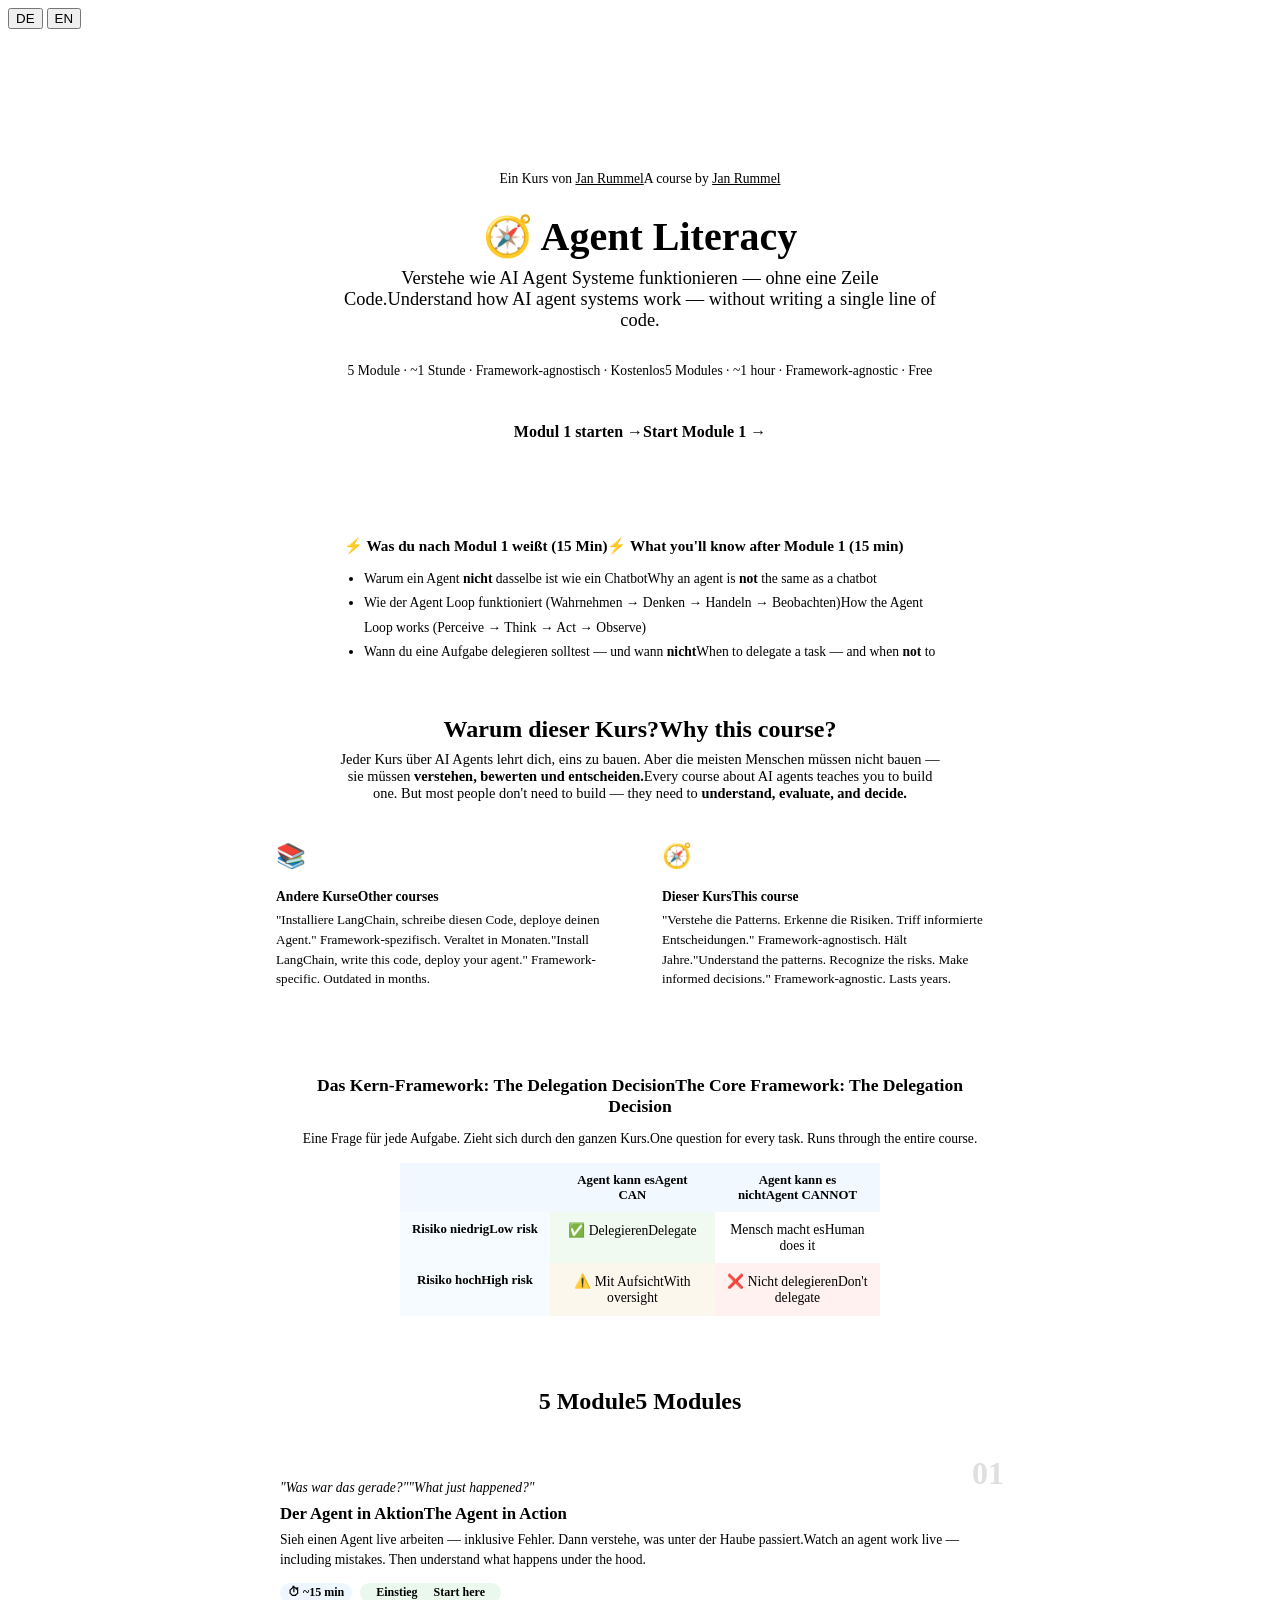
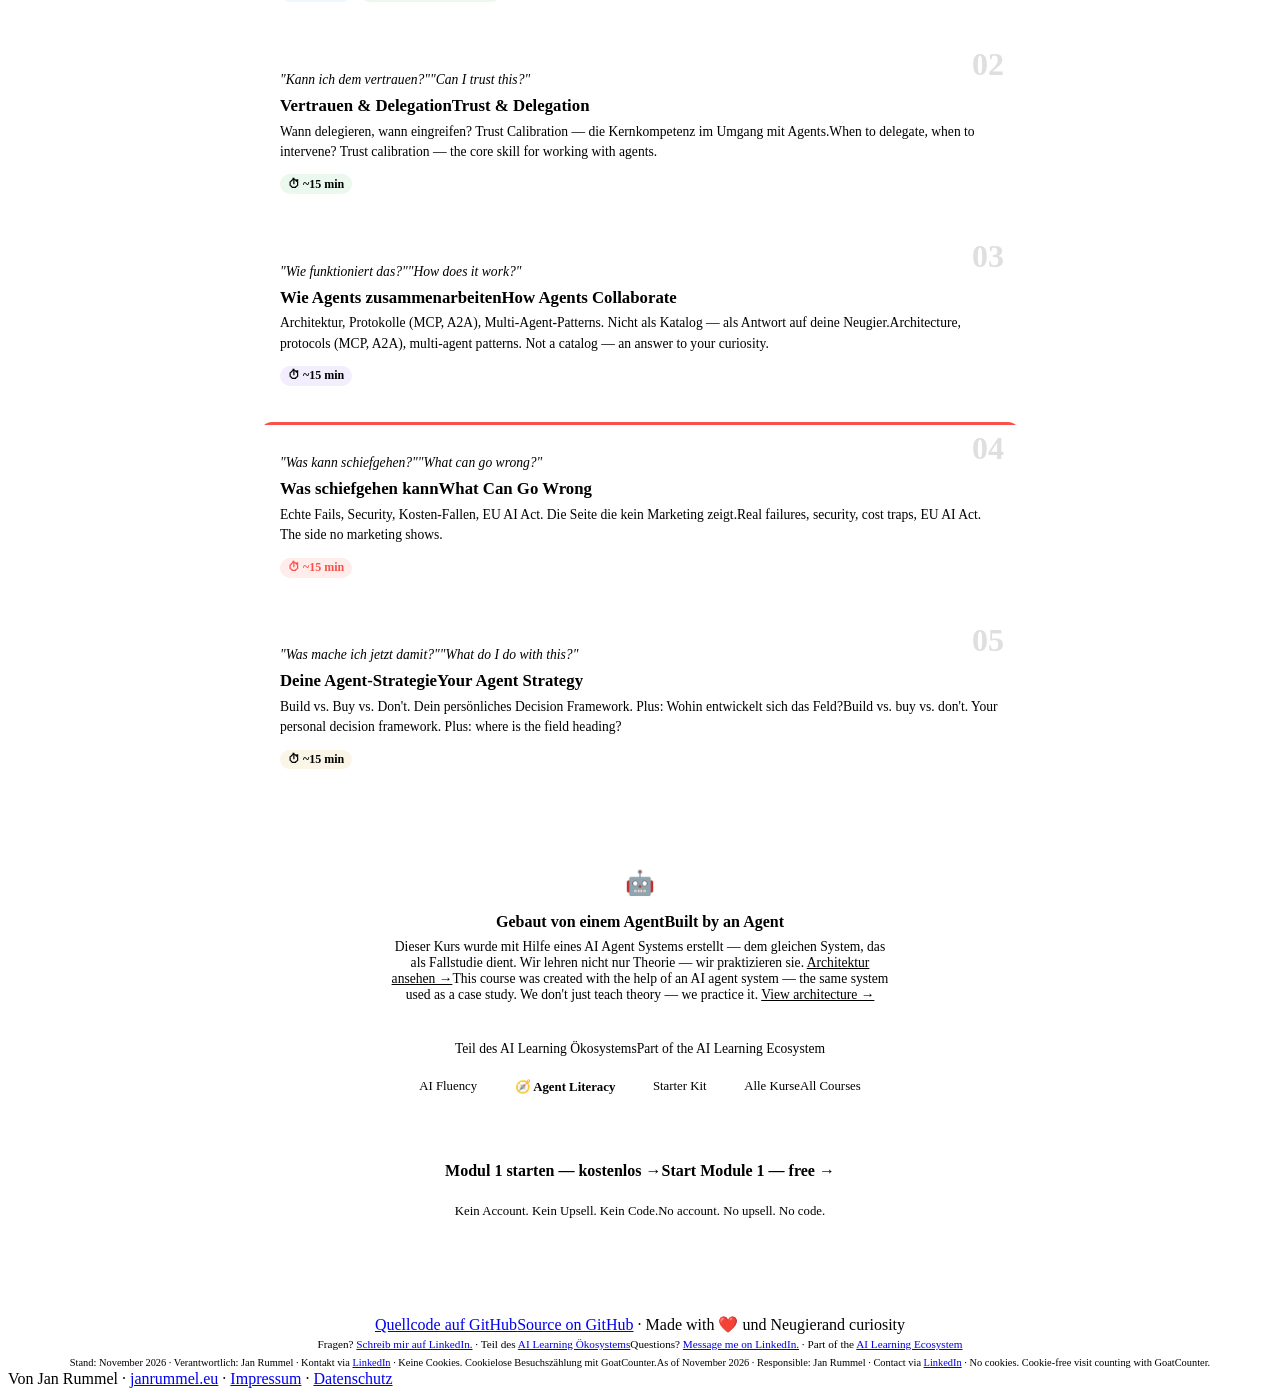
==== commit eed9788e: "Gemeinsamer Fuß + Schalter; Farben über Variablen; Fußzeile mittig, Stand November 2026 Co-Authored-" ====
--- a/index.html
+++ b/index.html
@@ -7,10 +7,10 @@
 <meta name="description" content="Der Kurs über AI Agents, den es noch nicht gibt. 5 Module, ~1 Stunde, kein Code nötig. Verstehen statt Bauen.">
 <meta property="og:title" content="Agent Literacy — Verstehe AI Agent Systeme">
 <meta property="og:description" content="5 Module, ~1 Stunde, kein Code. Der Kurs über AI Agents für Entscheider.">
-<meta property="og:url" content="https://planck-lab.github.io/agent-literacy/">
+<meta property="og:url" content="https://janrummel.github.io/agent-literacy/">
 <meta property="og:type" content="website">
 <meta name="twitter:card" content="summary_large_image">
-<meta property="og:image" content="https://planck-lab.github.io/agent-literacy/og-image.png">
+<meta property="og:image" content="https://janrummel.github.io/agent-literacy/og-image.png">
 <meta property="og:image:width" content="1200">
 <meta property="og:image:height" content="630">
 <link rel="stylesheet" href="https://janrummel.github.io/ai-learning/shared-style.css">
@@ -58,6 +58,8 @@
 @media(max-width:600px){.hero h1{font-size:1.8rem}.diff-grid{grid-template-columns:1fr}.matrix{font-size:.75rem}}
 </style>
 <script>const _l=localStorage.getItem("lang");if(_l)document.documentElement.lang=_l;</script>
+<script src="https://janrummel.github.io/ai-learning/jr.js"></script>
+<link rel="stylesheet" href="https://janrummel.github.io/ai-learning/jr.css">
 </head>
 <body>
 <a href="#main-content" class="skip-link"><span class="de">Zum Inhalt springen</span><span class="en">Skip to content</span></a>
@@ -167,7 +169,7 @@
 <div class="mod-title"><span class="de">Was schiefgehen kann</span><span class="en">What Can Go Wrong</span></div>
 <div class="mod-desc"><span class="de">Echte Fails, Security, Kosten-Fallen, EU AI Act. Die Seite die kein Marketing zeigt.</span><span class="en">Real failures, security, cost traps, EU AI Act. The side no marketing shows.</span></div>
 <div class="mod-meta">
-<span style="background:rgba(248,81,73,.1);color:#f85149">⏱ ~15 min</span>
+<span style="background:rgba(248,81,73,.1);color:var(--red,#f85149)">⏱ ~15 min</span>
 </div>
 </a>
 
@@ -211,10 +213,12 @@
 </main><!-- /.container -->
 
 <footer role="contentinfo">
-<a href="https://github.com/planck-lab/agent-literacy"><span class="de">Quellcode auf GitHub</span><span class="en">Source on GitHub</span></a> · Made with ❤️ <span class="de">und Neugier</span><span class="en">and curiosity</span>
+<a href="https://github.com/janrummel/agent-literacy"><span class="de">Quellcode auf GitHub</span><span class="en">Source on GitHub</span></a> · Made with ❤️ <span class="de">und Neugier</span><span class="en">and curiosity</span>
 <br><span style="font-size:.7rem"><span class="de">Fragen? <a href="https://linkedin.com/in/janrummel">Schreib mir auf LinkedIn.</a> · Teil des <a href="https://janrummel.github.io/ai-learning/">AI Learning Ökosystems</a></span><span class="en">Questions? <a href="https://linkedin.com/in/janrummel">Message me on LinkedIn.</a> · Part of the <a href="https://janrummel.github.io/ai-learning/">AI Learning Ecosystem</a></span></span>
-<br><span style="font-size:.65rem;color:var(--muted)"><span class="de">Stand: März 2026 · Verantwortlich: Jan Rummel · Kontakt via <a href="https://linkedin.com/in/janrummel">LinkedIn</a> · Keine Cookies. Cookielose Besuchszählung mit GoatCounter.</span><span class="en">As of March 2026 · Responsible: Jan Rummel · Contact via <a href="https://linkedin.com/in/janrummel">LinkedIn</a> · No cookies. Cookie-free visit counting with GoatCounter.</span></span>
+<br><span style="font-size:.65rem;color:var(--muted)"><span class="de">Stand: November 2026 · Verantwortlich: Jan Rummel · Kontakt via <a href="https://linkedin.com/in/janrummel">LinkedIn</a> · Keine Cookies. Cookielose Besuchszählung mit GoatCounter.</span><span class="en">As of November 2026 · Responsible: Jan Rummel · Contact via <a href="https://linkedin.com/in/janrummel">LinkedIn</a> · No cookies. Cookie-free visit counting with GoatCounter.</span></span>
 </footer>
+<div class="jr-fuss" role="contentinfo" aria-label="Anbieter">Von Jan Rummel · <a href="https://janrummel.eu/?ref=agent-literacy">janrummel.eu</a> · <a href="https://janrummel.eu/impressum.html">Impressum</a> · <a href="https://janrummel.eu/datenschutz.html">Datenschutz</a></div>
+
 
 <script>
 function setLang(l){document.documentElement.lang=l;document.querySelectorAll('.lang-btn').forEach(b=>{b.classList.remove('active');b.setAttribute('aria-pressed','false')});var a=document.querySelector(`.lang-btn[onclick="setLang('${l}')"]`);a.classList.add('active');a.setAttribute('aria-pressed','true');localStorage.setItem('lang',l)}
--- a/style.css
+++ b/style.css
@@ -155,3 +155,6 @@
 @media (prefers-reduced-motion: reduce) {
   *, *::before, *::after { animation-duration: 0.01ms !important; transition-duration: 0.01ms !important; }
 }
+
+/* Fußzeile mittig wie der Inhalt (09.11.2026) */
+footer[role="contentinfo"] { text-align: center; padding: 0 1rem; margin-top: 2rem; }
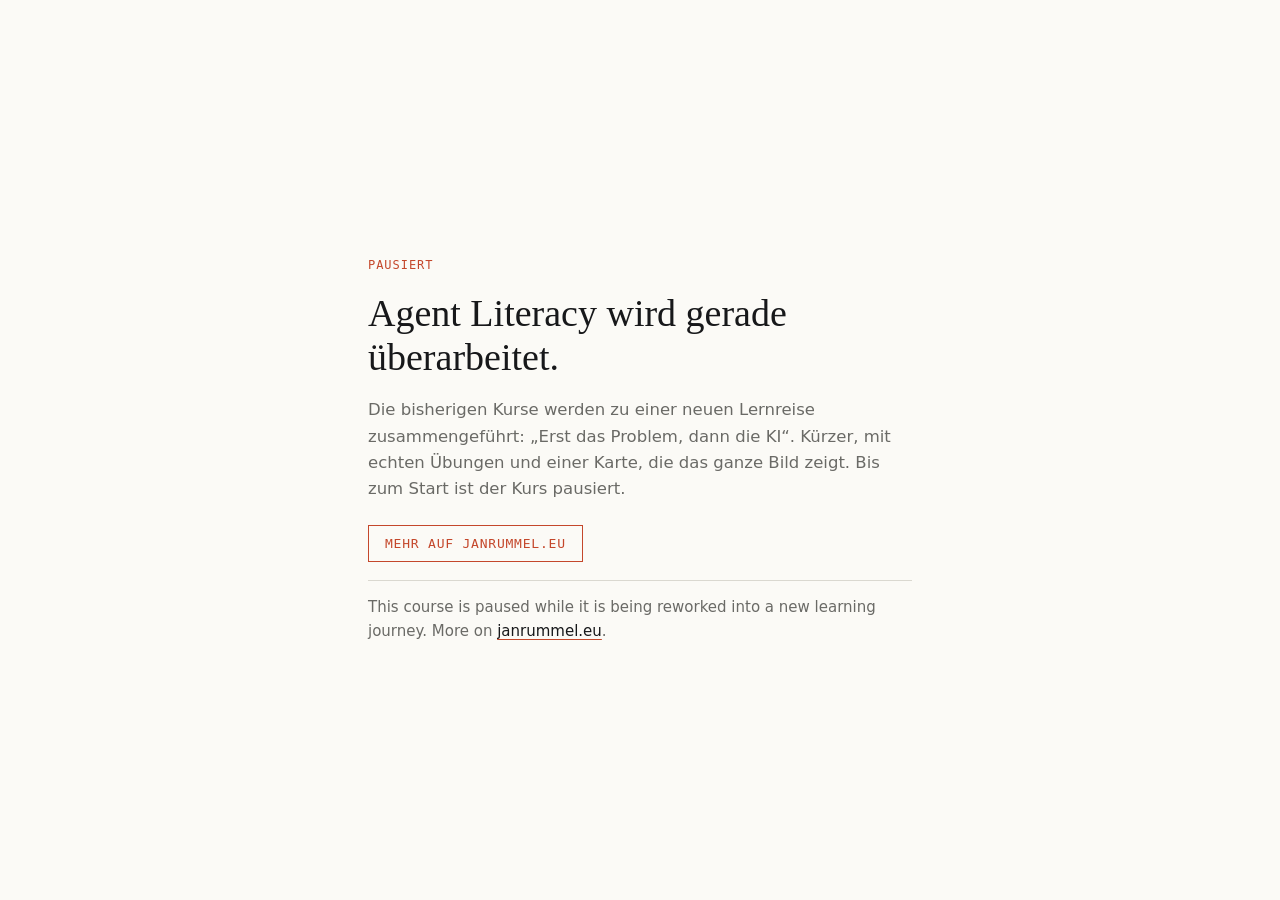
==== commit 5f0c5789: "Kurs pausiert: Hinweisseite bis zum Start der Lernreise Co-Authored-By: Claude Opus 5.5 <noreply@ant" ====
--- a/index.html
+++ b/index.html
@@ -1,230 +1,31 @@
-<!DOCTYPE html>
+<!doctype html>
 <html lang="de">
 <head>
-<meta charset="UTF-8">
-<meta name="viewport" content="width=device-width, initial-scale=1.0">
-<title>Agent Literacy — Verstehe wie AI Agent Systeme funktionieren</title>
-<meta name="description" content="Der Kurs über AI Agents, den es noch nicht gibt. 5 Module, ~1 Stunde, kein Code nötig. Verstehen statt Bauen.">
-<meta property="og:title" content="Agent Literacy — Verstehe AI Agent Systeme">
-<meta property="og:description" content="5 Module, ~1 Stunde, kein Code. Der Kurs über AI Agents für Entscheider.">
-<meta property="og:url" content="https://janrummel.github.io/agent-literacy/">
-<meta property="og:type" content="website">
-<meta name="twitter:card" content="summary_large_image">
-<meta property="og:image" content="https://janrummel.github.io/agent-literacy/og-image.png">
-<meta property="og:image:width" content="1200">
-<meta property="og:image:height" content="630">
-<link rel="stylesheet" href="https://janrummel.github.io/ai-learning/shared-style.css">
-<link rel="stylesheet" href="style.css">
-<link rel="icon" href="data:image/svg+xml,<svg xmlns='http://www.w3.org/2000/svg' viewBox='0 0 100 100'><text y='.9em' font-size='90'>🧭</text></svg>">
+<meta charset="utf-8">
+<meta name="viewport" content="width=device-width,initial-scale=1">
+<meta name="robots" content="noindex">
+<title>Agent Literacy · pausiert</title>
 <style>
-.hero{text-align:center;padding:5rem 1.5rem 3rem}
-.hero h1{font-size:2.5rem;margin-bottom:.5rem}
-.hero .tagline{color:var(--muted);font-size:1.15rem;max-width:600px;margin:0 auto 2rem}
-.hero .meta{color:var(--muted);font-size:.85rem;margin-bottom:2rem}
-.module-grid{display:grid;gap:1rem;margin:2rem 0}
-.mod-card{background:var(--surface);border:1px solid var(--border);border-radius:12px;padding:1.25rem;position:relative;overflow:hidden;transition:transform .2s,border-color .2s;text-decoration:none;color:inherit;display:block}
-.mod-card:hover{transform:translateY(-2px);border-color:var(--accent)}
-.mod-card::before{content:'';position:absolute;top:0;left:0;right:0;height:3px}
-.mod-card.m1::before{background:var(--accent)}
-.mod-card.m2::before{background:var(--green)}
-.mod-card.m3::before{background:var(--purple)}
-.mod-card.m4::before{background:#f85149}
-.mod-card.m5::before{background:var(--orange)}
-.mod-num{font-size:2rem;font-weight:900;opacity:.12;position:absolute;top:.5rem;right:1rem}
-.mod-title{font-size:1.05rem;font-weight:700;margin-bottom:.35rem}
-.mod-question{color:var(--accent);font-size:.85rem;font-style:italic;margin-bottom:.5rem}
-.mod-desc{color:var(--muted);font-size:.85rem;line-height:1.5}
-.mod-meta{display:flex;gap:.5rem;margin-top:.75rem;font-size:.75rem}
-.mod-meta span{padding:.15rem .5rem;border-radius:20px;font-weight:600}
-.framework-box{background:var(--surface);border:1px solid var(--border);border-radius:12px;padding:1.5rem;margin:2rem 0;text-align:center}
-.matrix{display:grid;grid-template-columns:auto 1fr 1fr;gap:0;margin:1rem auto;max-width:480px;font-size:.85rem}
-.matrix div{padding:.6rem .75rem;border:1px solid var(--border)}
-.matrix .header{background:rgba(88,166,255,.08);font-weight:700;font-size:.8rem}
-.matrix .row-label{background:rgba(88,166,255,.05);font-weight:600;font-size:.8rem}
-.matrix .cell-green{background:rgba(63,185,80,.08)}
-.matrix .cell-yellow{background:rgba(210,153,34,.08)}
-.matrix .cell-red{background:rgba(248,81,73,.08)}
-.matrix .cell-gray{background:var(--surface)}
-.diff-grid{display:grid;grid-template-columns:1fr 1fr;gap:.75rem;margin:1.5rem 0}
-.diff-card{background:var(--surface);border:1px solid var(--border);border-radius:10px;padding:1rem;font-size:.82rem}
-.diff-card .icon{font-size:1.5rem;margin-bottom:.5rem}
-.diff-card h4{font-size:.85rem;margin-bottom:.35rem}
-.diff-card p{color:var(--muted);line-height:1.5;margin:0}
-.cta-section{text-align:center;margin:3rem 0 2rem}
-.ecosystem{display:flex;gap:.75rem;justify-content:center;flex-wrap:wrap;margin:1rem 0}
-.eco-badge{padding:.4rem .8rem;background:var(--surface);border:1px solid var(--border);border-radius:8px;font-size:.8rem;color:var(--muted);text-decoration:none}
-.eco-badge:hover{border-color:var(--accent);color:var(--text)}
-.eco-badge.current{border-color:var(--accent);color:var(--accent);font-weight:600}
-@media(max-width:600px){.hero h1{font-size:1.8rem}.diff-grid{grid-template-columns:1fr}.matrix{font-size:.75rem}}
+:root{--papier:#FBFAF6;--tinte:#17181A;--grau:#6A6A66;--linie:#DAD8D0;--rot:#C4472B;color-scheme:light}
+@media (prefers-color-scheme:dark){:root{--papier:#18191B;--tinte:#ECE9E1;--grau:#A8A69F;--linie:#3A3A37;--rot:#E4704F;color-scheme:dark}}
+*{box-sizing:border-box;margin:0;padding:0}
+body{background:var(--papier);color:var(--tinte);font:17px/1.6 Georgia,'Times New Roman',serif;min-height:100vh;display:grid;place-items:center;padding:40px max(16px,env(safe-area-inset-left,0px))}
+main{max-width:34rem;display:grid;gap:18px}
+.etikett{font:12px/1.4 ui-monospace,Menlo,monospace;letter-spacing:.08em;text-transform:uppercase;color:var(--rot)}
+h1{font-weight:400;font-size:clamp(28px,6vw,38px);line-height:1.15}
+p{color:var(--grau);font-family:system-ui,-apple-system,sans-serif;font-size:16.5px}
+.en{border-top:1px solid var(--linie);padding-top:14px;font-size:15px}
+a{color:var(--tinte);text-decoration-color:var(--rot);text-underline-offset:3px}
+.knopf{display:inline-block;margin-top:4px;padding:10px 16px;border:1px solid var(--rot);color:var(--rot);text-decoration:none;font:13px ui-monospace,Menlo,monospace;letter-spacing:.06em;text-transform:uppercase}
 </style>
-<script>const _l=localStorage.getItem("lang");if(_l)document.documentElement.lang=_l;</script>
-<script src="https://janrummel.github.io/ai-learning/jr.js"></script>
-<link rel="stylesheet" href="https://janrummel.github.io/ai-learning/jr.css">
 </head>
 <body>
-<a href="#main-content" class="skip-link"><span class="de">Zum Inhalt springen</span><span class="en">Skip to content</span></a>
-<div class="lang-switch" role="navigation" aria-label="Language">
-<button class="lang-btn active" onclick="setLang('de')" aria-label="Deutsch" aria-pressed="true">DE</button>
-<button class="lang-btn" onclick="setLang('en')" aria-label="English" aria-pressed="false">EN</button>
-</div>
-
-<main class="container" style="max-width:760px;margin:0 auto;padding:3rem 2rem 2rem">
-
-<div class="hero" id="main-content">
-<p style="font-size:.85rem;color:var(--muted);margin-bottom:1rem"><span class="de">Ein Kurs von <a href="https://linkedin.com/in/janrummel" style="color:var(--accent)">Jan Rummel</a></span><span class="en">A course by <a href="https://linkedin.com/in/janrummel" style="color:var(--accent)">Jan Rummel</a></span></p>
-<h1>🧭 Agent Literacy</h1>
-<p class="tagline"><span class="de">Verstehe wie AI Agent Systeme funktionieren — ohne eine Zeile Code.</span><span class="en">Understand how AI agent systems work — without writing a single line of code.</span></p>
-<p class="meta"><span class="de">5 Module · ~1 Stunde · Framework-agnostisch · Kostenlos</span><span class="en">5 Modules · ~1 hour · Framework-agnostic · Free</span></p>
-<a href="modul1.html" class="btn"><span class="de">Modul 1 starten →</span><span class="en">Start Module 1 →</span></a>
-</div>
-
-<!-- Quick Win: Was du in 5 Minuten lernst -->
-<section style="max-width:640px;margin:0 auto 2rem;padding:0 1.5rem">
-<div style="background:var(--surface);border:1px solid var(--border);border-radius:12px;padding:1.25rem 1.5rem">
-<h3 style="font-size:.95rem;margin-bottom:.75rem;color:var(--accent)"><span class="de">⚡ Was du nach Modul 1 weißt (15 Min)</span><span class="en">⚡ What you'll know after Module 1 (15 min)</span></h3>
-<ul style="font-size:.85rem;color:var(--muted);padding-left:1.25rem;margin:0;line-height:1.8">
-<li><span class="de">Warum ein Agent <strong style="color:var(--text)">nicht</strong> dasselbe ist wie ein Chatbot</span><span class="en">Why an agent is <strong style="color:var(--text)">not</strong> the same as a chatbot</span></li>
-<li><span class="de">Wie der Agent Loop funktioniert (Wahrnehmen → Denken → Handeln → Beobachten)</span><span class="en">How the Agent Loop works (Perceive → Think → Act → Observe)</span></li>
-<li><span class="de">Wann du eine Aufgabe delegieren solltest — und wann <strong style="color:var(--text)">nicht</strong></span><span class="en">When to delegate a task — and when <strong style="color:var(--text)">not</strong> to</span></li>
-</ul>
-</div>
-</section>
-
-<section>
-<h2 style="text-align:center;margin-bottom:.5rem"><span class="de">Warum dieser Kurs?</span><span class="en">Why this course?</span></h2>
-<p style="text-align:center;color:var(--muted);font-size:.9rem;max-width:600px;margin:0 auto 1.5rem"><span class="de">Jeder Kurs über AI Agents lehrt dich, eins zu bauen. Aber die meisten Menschen müssen nicht bauen — sie müssen <strong>verstehen, bewerten und entscheiden.</strong></span><span class="en">Every course about AI agents teaches you to build one. But most people don't need to build — they need to <strong>understand, evaluate, and decide.</strong></span></p>
-
-<div class="diff-grid">
-<div class="diff-card">
-<div class="icon">📚</div>
-<h4><span class="de">Andere Kurse</span><span class="en">Other courses</span></h4>
-<p><span class="de">"Installiere LangChain, schreibe diesen Code, deploye deinen Agent." Framework-spezifisch. Veraltet in Monaten.</span><span class="en">"Install LangChain, write this code, deploy your agent." Framework-specific. Outdated in months.</span></p>
-</div>
-<div class="diff-card" style="border-color:var(--accent)">
-<div class="icon">🧭</div>
-<h4 style="color:var(--accent)"><span class="de">Dieser Kurs</span><span class="en">This course</span></h4>
-<p><span class="de">"Verstehe die Patterns. Erkenne die Risiken. Triff informierte Entscheidungen." Framework-agnostisch. Hält Jahre.</span><span class="en">"Understand the patterns. Recognize the risks. Make informed decisions." Framework-agnostic. Lasts years.</span></p>
-</div>
-</div>
-</section>
-
-<!-- The Delegation Decision -->
-<section>
-<div class="framework-box">
-<h2 style="font-size:1.1rem;margin-bottom:.25rem"><span class="de">Das Kern-Framework: The Delegation Decision</span><span class="en">The Core Framework: The Delegation Decision</span></h2>
-<p style="color:var(--muted);font-size:.85rem;margin-bottom:1rem"><span class="de">Eine Frage für jede Aufgabe. Zieht sich durch den ganzen Kurs.</span><span class="en">One question for every task. Runs through the entire course.</span></p>
-<div class="matrix">
-<div class="header"></div>
-<div class="header"><span class="de">Agent kann es</span><span class="en">Agent CAN</span></div>
-<div class="header"><span class="de">Agent kann es nicht</span><span class="en">Agent CANNOT</span></div>
-<div class="row-label"><span class="de">Risiko niedrig</span><span class="en">Low risk</span></div>
-<div class="cell-green">✅ <span class="de">Delegieren</span><span class="en">Delegate</span></div>
-<div class="cell-gray"><span class="de">Mensch macht es</span><span class="en">Human does it</span></div>
-<div class="row-label"><span class="de">Risiko hoch</span><span class="en">High risk</span></div>
-<div class="cell-yellow">⚠️ <span class="de">Mit Aufsicht</span><span class="en">With oversight</span></div>
-<div class="cell-red">❌ <span class="de">Nicht delegieren</span><span class="en">Don't delegate</span></div>
-</div>
-</div>
-</section>
-
-<!-- 5 Modules -->
-<section>
-<h2 style="text-align:center;margin-bottom:1.5rem"><span class="de">5 Module</span><span class="en">5 Modules</span></h2>
-
-<div class="module-grid">
-<a href="modul1.html" class="mod-card m1">
-<span class="mod-num">01</span>
-<p class="mod-question"><span class="de">"Was war das gerade?"</span><span class="en">"What just happened?"</span></p>
-<div class="mod-title"><span class="de">Der Agent in Aktion</span><span class="en">The Agent in Action</span></div>
-<div class="mod-desc"><span class="de">Sieh einen Agent live arbeiten — inklusive Fehler. Dann verstehe, was unter der Haube passiert.</span><span class="en">Watch an agent work live — including mistakes. Then understand what happens under the hood.</span></div>
-<div class="mod-meta">
-<span style="background:rgba(88,166,255,.1);color:var(--accent)">⏱ ~15 min</span>
-<span style="background:rgba(63,185,80,.1);color:var(--green)"><span class="de">Einstieg</span><span class="en">Start here</span></span>
-</div>
-</a>
-
-<a href="modul2.html" class="mod-card m2">
-<span class="mod-num">02</span>
-<p class="mod-question"><span class="de">"Kann ich dem vertrauen?"</span><span class="en">"Can I trust this?"</span></p>
-<div class="mod-title"><span class="de">Vertrauen & Delegation</span><span class="en">Trust & Delegation</span></div>
-<div class="mod-desc"><span class="de">Wann delegieren, wann eingreifen? Trust Calibration — die Kernkompetenz im Umgang mit Agents.</span><span class="en">When to delegate, when to intervene? Trust calibration — the core skill for working with agents.</span></div>
-<div class="mod-meta">
-<span style="background:rgba(63,185,80,.1);color:var(--green)">⏱ ~15 min</span>
-</div>
-</a>
-
-<a href="modul3.html" class="mod-card m3">
-<span class="mod-num">03</span>
-<p class="mod-question"><span class="de">"Wie funktioniert das?"</span><span class="en">"How does it work?"</span></p>
-<div class="mod-title"><span class="de">Wie Agents zusammenarbeiten</span><span class="en">How Agents Collaborate</span></div>
-<div class="mod-desc"><span class="de">Architektur, Protokolle (MCP, A2A), Multi-Agent-Patterns. Nicht als Katalog — als Antwort auf deine Neugier.</span><span class="en">Architecture, protocols (MCP, A2A), multi-agent patterns. Not a catalog — an answer to your curiosity.</span></div>
-<div class="mod-meta">
-<span style="background:rgba(137,87,229,.1);color:var(--purple)">⏱ ~15 min</span>
-</div>
-</a>
-
-<a href="modul4.html" class="mod-card m4">
-<span class="mod-num">04</span>
-<p class="mod-question"><span class="de">"Was kann schiefgehen?"</span><span class="en">"What can go wrong?"</span></p>
-<div class="mod-title"><span class="de">Was schiefgehen kann</span><span class="en">What Can Go Wrong</span></div>
-<div class="mod-desc"><span class="de">Echte Fails, Security, Kosten-Fallen, EU AI Act. Die Seite die kein Marketing zeigt.</span><span class="en">Real failures, security, cost traps, EU AI Act. The side no marketing shows.</span></div>
-<div class="mod-meta">
-<span style="background:rgba(248,81,73,.1);color:var(--red,#f85149)">⏱ ~15 min</span>
-</div>
-</a>
-
-<a href="modul5.html" class="mod-card m5">
-<span class="mod-num">05</span>
-<p class="mod-question"><span class="de">"Was mache ich jetzt damit?"</span><span class="en">"What do I do with this?"</span></p>
-<div class="mod-title"><span class="de">Deine Agent-Strategie</span><span class="en">Your Agent Strategy</span></div>
-<div class="mod-desc"><span class="de">Build vs. Buy vs. Don't. Dein persönliches Decision Framework. Plus: Wohin entwickelt sich das Feld?</span><span class="en">Build vs. buy vs. don't. Your personal decision framework. Plus: where is the field heading?</span></div>
-<div class="mod-meta">
-<span style="background:rgba(210,153,34,.1);color:var(--orange)">⏱ ~15 min</span>
-</div>
-</a>
-</div>
-</section>
-
-<!-- Built by an Agent -->
-<section>
-<div style="background:var(--surface);border:1px solid var(--border);border-radius:12px;padding:1.5rem;text-align:center">
-<p style="font-size:1.5rem;margin-bottom:.5rem">🤖</p>
-<h3 style="font-size:1rem;margin-bottom:.5rem"><span class="de">Gebaut von einem Agent</span><span class="en">Built by an Agent</span></h3>
-<p style="color:var(--muted);font-size:.85rem;max-width:500px;margin:0 auto"><span class="de">Dieser Kurs wurde mit Hilfe eines AI Agent Systems erstellt — dem gleichen System, das als Fallstudie dient. Wir lehren nicht nur Theorie — wir praktizieren sie. <a href="https://github.com/planck-lab/agent-system-starter-kit" style="color:var(--accent)">Architektur ansehen →</a></span><span class="en">This course was created with the help of an AI agent system — the same system used as a case study. We don't just teach theory — we practice it. <a href="https://github.com/planck-lab/agent-system-starter-kit" style="color:var(--accent)">View architecture →</a></span></p>
-</div>
-</section>
-
-<!-- Ecosystem -->
-<section>
-<p style="text-align:center;color:var(--muted);font-size:.85rem;margin-bottom:.5rem"><span class="de">Teil des AI Learning Ökosystems</span><span class="en">Part of the AI Learning Ecosystem</span></p>
-<div class="ecosystem">
-<a href="https://janrummel.github.io/ai-fluency/" class="eco-badge">AI Fluency</a>
-<span class="eco-badge current">🧭 Agent Literacy</span>
-<a href="https://planck-lab.github.io/agent-system-starter-kit/" class="eco-badge">Starter Kit</a>
-<a href="https://janrummel.github.io/ai-learning/" class="eco-badge"><span class="de">Alle Kurse</span><span class="en">All Courses</span></a>
-</div>
-</section>
-
-<div class="cta-section">
-<a href="modul1.html" class="btn"><span class="de">Modul 1 starten — kostenlos →</span><span class="en">Start Module 1 — free →</span></a>
-<p style="color:var(--muted);font-size:.8rem;margin-top:.75rem"><span class="de">Kein Account. Kein Upsell. Kein Code.</span><span class="en">No account. No upsell. No code.</span></p>
-</div>
-
-</main><!-- /.container -->
-
-<footer role="contentinfo">
-<a href="https://github.com/janrummel/agent-literacy"><span class="de">Quellcode auf GitHub</span><span class="en">Source on GitHub</span></a> · Made with ❤️ <span class="de">und Neugier</span><span class="en">and curiosity</span>
-<br><span style="font-size:.7rem"><span class="de">Fragen? <a href="https://linkedin.com/in/janrummel">Schreib mir auf LinkedIn.</a> · Teil des <a href="https://janrummel.github.io/ai-learning/">AI Learning Ökosystems</a></span><span class="en">Questions? <a href="https://linkedin.com/in/janrummel">Message me on LinkedIn.</a> · Part of the <a href="https://janrummel.github.io/ai-learning/">AI Learning Ecosystem</a></span></span>
-<br><span style="font-size:.65rem;color:var(--muted)"><span class="de">Stand: November 2026 · Verantwortlich: Jan Rummel · Kontakt via <a href="https://linkedin.com/in/janrummel">LinkedIn</a> · Keine Cookies. Cookielose Besuchszählung mit GoatCounter.</span><span class="en">As of November 2026 · Responsible: Jan Rummel · Contact via <a href="https://linkedin.com/in/janrummel">LinkedIn</a> · No cookies. Cookie-free visit counting with GoatCounter.</span></span>
-</footer>
-<div class="jr-fuss" role="contentinfo" aria-label="Anbieter">Von Jan Rummel · <a href="https://janrummel.eu/?ref=agent-literacy">janrummel.eu</a> · <a href="https://janrummel.eu/impressum.html">Impressum</a> · <a href="https://janrummel.eu/datenschutz.html">Datenschutz</a></div>
-
-
-<script>
-function setLang(l){document.documentElement.lang=l;document.querySelectorAll('.lang-btn').forEach(b=>{b.classList.remove('active');b.setAttribute('aria-pressed','false')});var a=document.querySelector(`.lang-btn[onclick="setLang('${l}')"]`);a.classList.add('active');a.setAttribute('aria-pressed','true');localStorage.setItem('lang',l)}
-const s=localStorage.getItem('lang');if(s)setLang(s);
-</script>
-<button class="back-to-top" onclick="scrollTo({top:0,behavior:'smooth'})" aria-label="Back to top">↑</button>
-<script>const b=document.querySelector(".back-to-top");window.addEventListener("scroll",()=>{b.style.display=window.scrollY>400?"flex":"none"})</script>
-<script data-goatcounter="https://janrummel.goatcounter.com/count" async src="//gc.zgo.at/count.js"></script>
-</body></html>
+<main>
+  <span class="etikett">Pausiert</span>
+  <h1>Agent Literacy wird gerade überarbeitet.</h1>
+  <p>Die bisherigen Kurse werden zu einer neuen Lernreise zusammengeführt: „Erst das Problem, dann die KI“. Kürzer, mit echten Übungen und einer Karte, die das ganze Bild zeigt. Bis zum Start ist der Kurs pausiert.</p>
+  <p><a class="knopf" href="https://janrummel.eu/lehre.html#belege">Mehr auf janrummel.eu</a></p>
+  <p class="en" lang="en">This course is paused while it is being reworked into a new learning journey. More on <a href="https://janrummel.eu/lehre.html#belege">janrummel.eu</a>.</p>
+</main>
+</body>
+</html>
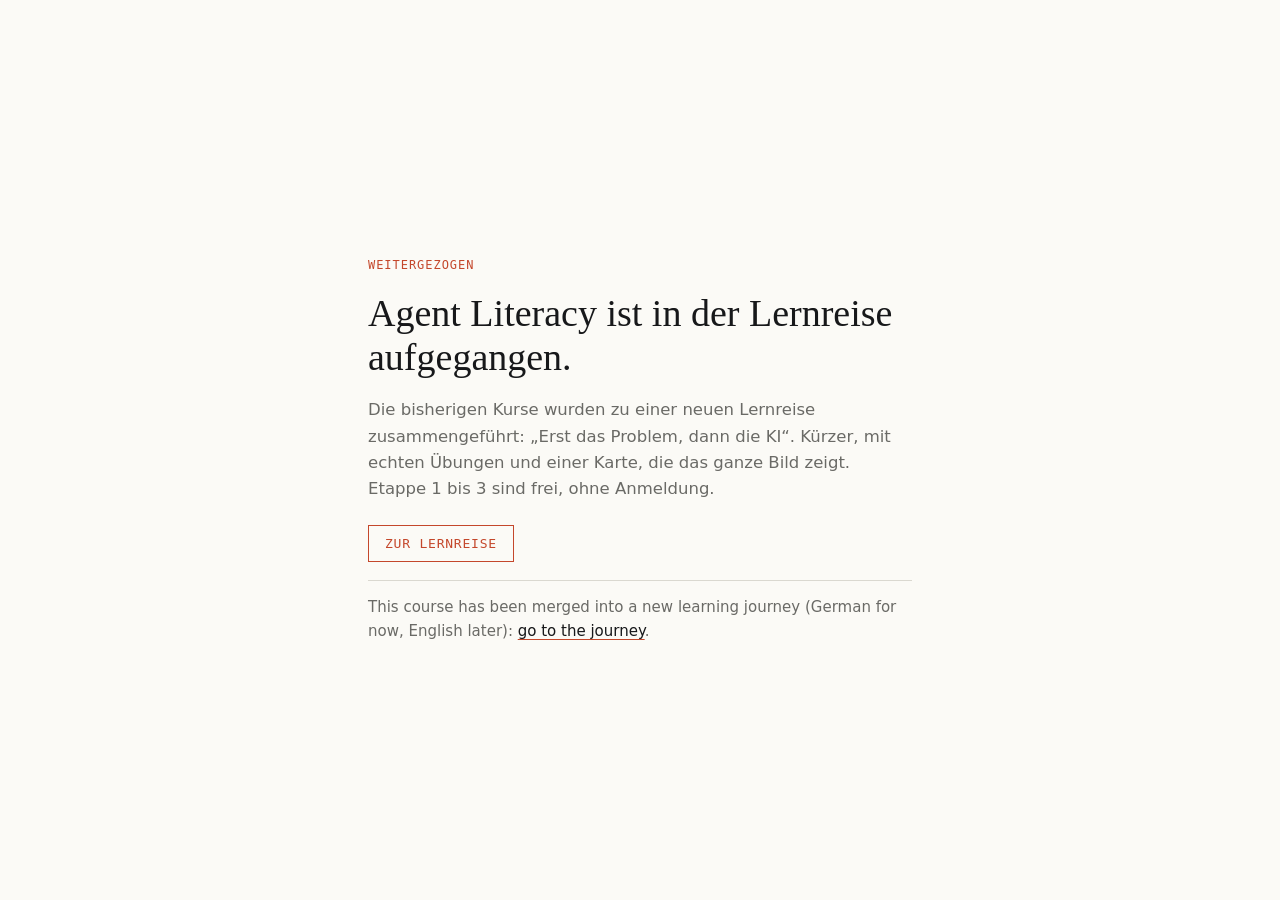
==== commit 4912fac0: "Hinweisseite: Lernreise gestartet, Link direkt zur Lernreise Co-Authored-By: Claude Opus 5.5 <norepl" ====
--- a/index.html
+++ b/index.html
@@ -4,7 +4,7 @@
 <meta charset="utf-8">
 <meta name="viewport" content="width=device-width,initial-scale=1">
 <meta name="robots" content="noindex">
-<title>Agent Literacy · pausiert</title>
+<title>Agent Literacy · jetzt in der Lernreise</title>
 <style>
 :root{--papier:#FBFAF6;--tinte:#17181A;--grau:#6A6A66;--linie:#DAD8D0;--rot:#C4472B;color-scheme:light}
 @media (prefers-color-scheme:dark){:root{--papier:#18191B;--tinte:#ECE9E1;--grau:#A8A69F;--linie:#3A3A37;--rot:#E4704F;color-scheme:dark}}
@@ -21,11 +21,11 @@
 </head>
 <body>
 <main>
-  <span class="etikett">Pausiert</span>
-  <h1>Agent Literacy wird gerade überarbeitet.</h1>
-  <p>Die bisherigen Kurse werden zu einer neuen Lernreise zusammengeführt: „Erst das Problem, dann die KI“. Kürzer, mit echten Übungen und einer Karte, die das ganze Bild zeigt. Bis zum Start ist der Kurs pausiert.</p>
-  <p><a class="knopf" href="https://janrummel.eu/lehre.html#belege">Mehr auf janrummel.eu</a></p>
-  <p class="en" lang="en">This course is paused while it is being reworked into a new learning journey. More on <a href="https://janrummel.eu/lehre.html#belege">janrummel.eu</a>.</p>
+  <span class="etikett">Weitergezogen</span>
+  <h1>Agent Literacy ist in der Lernreise aufgegangen.</h1>
+  <p>Die bisherigen Kurse wurden zu einer neuen Lernreise zusammengeführt: „Erst das Problem, dann die KI“. Kürzer, mit echten Übungen und einer Karte, die das ganze Bild zeigt. Etappe 1 bis 3 sind frei, ohne Anmeldung.</p>
+  <p><a class="knopf" href="https://janrummel.github.io/ai-fluency/de/">Zur Lernreise</a></p>
+  <p class="en" lang="en">This course has been merged into a new learning journey (German for now, English later): <a href="https://janrummel.github.io/ai-fluency/de/">go to the journey</a>.</p>
 </main>
 </body>
 </html>
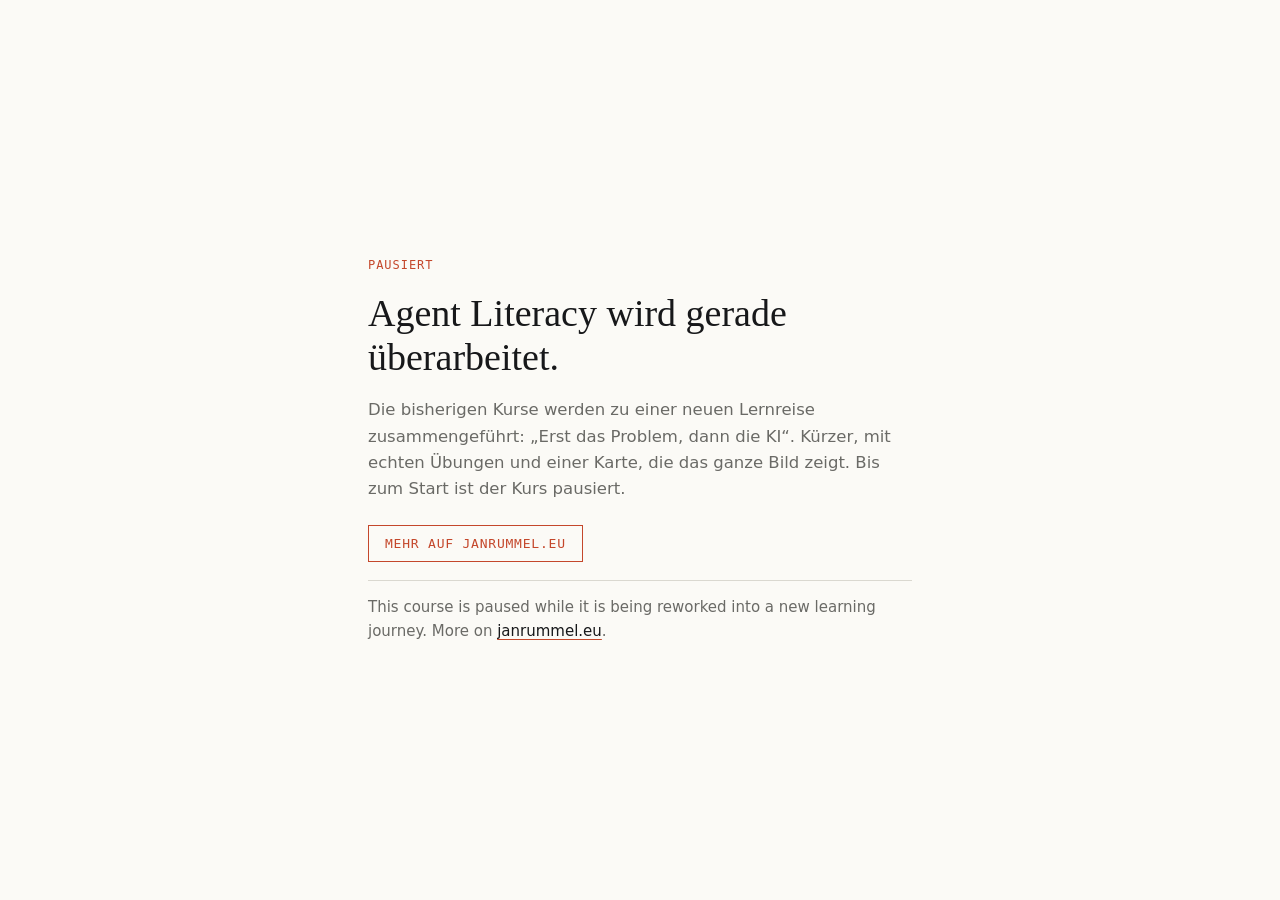
==== commit 90052a30: "Revert "Hinweisseite: Lernreise gestartet, Link direkt zur Lernreise" This reverts commit 4912fac062" ====
--- a/index.html
+++ b/index.html
@@ -4,7 +4,7 @@
 <meta charset="utf-8">
 <meta name="viewport" content="width=device-width,initial-scale=1">
 <meta name="robots" content="noindex">
-<title>Agent Literacy · jetzt in der Lernreise</title>
+<title>Agent Literacy · pausiert</title>
 <style>
 :root{--papier:#FBFAF6;--tinte:#17181A;--grau:#6A6A66;--linie:#DAD8D0;--rot:#C4472B;color-scheme:light}
 @media (prefers-color-scheme:dark){:root{--papier:#18191B;--tinte:#ECE9E1;--grau:#A8A69F;--linie:#3A3A37;--rot:#E4704F;color-scheme:dark}}
@@ -21,11 +21,11 @@
 </head>
 <body>
 <main>
-  <span class="etikett">Weitergezogen</span>
-  <h1>Agent Literacy ist in der Lernreise aufgegangen.</h1>
-  <p>Die bisherigen Kurse wurden zu einer neuen Lernreise zusammengeführt: „Erst das Problem, dann die KI“. Kürzer, mit echten Übungen und einer Karte, die das ganze Bild zeigt. Etappe 1 bis 3 sind frei, ohne Anmeldung.</p>
-  <p><a class="knopf" href="https://janrummel.github.io/ai-fluency/de/">Zur Lernreise</a></p>
-  <p class="en" lang="en">This course has been merged into a new learning journey (German for now, English later): <a href="https://janrummel.github.io/ai-fluency/de/">go to the journey</a>.</p>
+  <span class="etikett">Pausiert</span>
+  <h1>Agent Literacy wird gerade überarbeitet.</h1>
+  <p>Die bisherigen Kurse werden zu einer neuen Lernreise zusammengeführt: „Erst das Problem, dann die KI“. Kürzer, mit echten Übungen und einer Karte, die das ganze Bild zeigt. Bis zum Start ist der Kurs pausiert.</p>
+  <p><a class="knopf" href="https://janrummel.eu/lehre.html#belege">Mehr auf janrummel.eu</a></p>
+  <p class="en" lang="en">This course is paused while it is being reworked into a new learning journey. More on <a href="https://janrummel.eu/lehre.html#belege">janrummel.eu</a>.</p>
 </main>
 </body>
 </html>
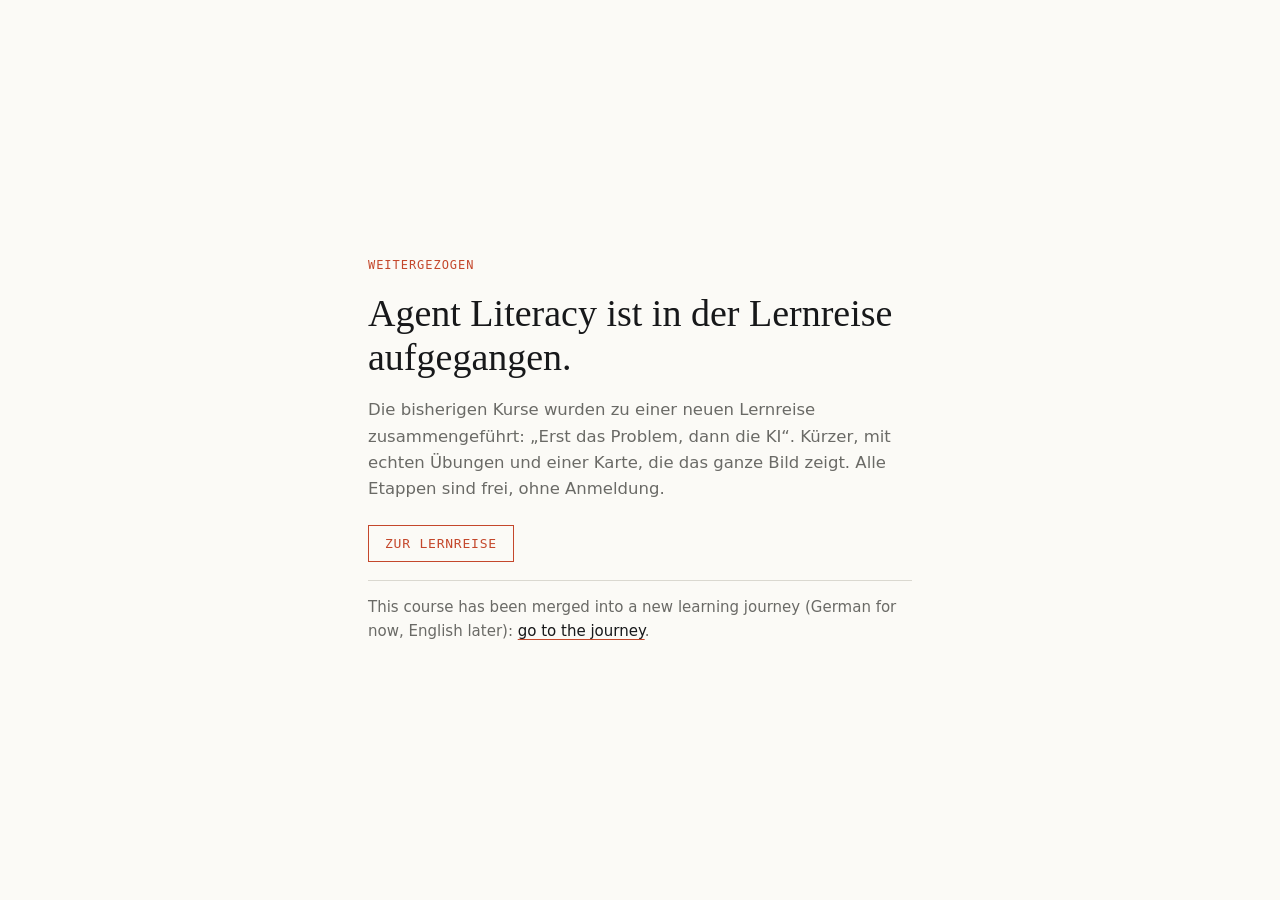
==== commit eb1285bc: "Hinweisseite: Lernreise mit allen Etappen, Link direkt zur Lernreise" ====
--- a/index.html
+++ b/index.html
@@ -4,7 +4,7 @@
 <meta charset="utf-8">
 <meta name="viewport" content="width=device-width,initial-scale=1">
 <meta name="robots" content="noindex">
-<title>Agent Literacy · pausiert</title>
+<title>Agent Literacy · jetzt in der Lernreise</title>
 <style>
 :root{--papier:#FBFAF6;--tinte:#17181A;--grau:#6A6A66;--linie:#DAD8D0;--rot:#C4472B;color-scheme:light}
 @media (prefers-color-scheme:dark){:root{--papier:#18191B;--tinte:#ECE9E1;--grau:#A8A69F;--linie:#3A3A37;--rot:#E4704F;color-scheme:dark}}
@@ -21,11 +21,11 @@
 </head>
 <body>
 <main>
-  <span class="etikett">Pausiert</span>
-  <h1>Agent Literacy wird gerade überarbeitet.</h1>
-  <p>Die bisherigen Kurse werden zu einer neuen Lernreise zusammengeführt: „Erst das Problem, dann die KI“. Kürzer, mit echten Übungen und einer Karte, die das ganze Bild zeigt. Bis zum Start ist der Kurs pausiert.</p>
-  <p><a class="knopf" href="https://janrummel.eu/lehre.html#belege">Mehr auf janrummel.eu</a></p>
-  <p class="en" lang="en">This course is paused while it is being reworked into a new learning journey. More on <a href="https://janrummel.eu/lehre.html#belege">janrummel.eu</a>.</p>
+  <span class="etikett">Weitergezogen</span>
+  <h1>Agent Literacy ist in der Lernreise aufgegangen.</h1>
+  <p>Die bisherigen Kurse wurden zu einer neuen Lernreise zusammengeführt: „Erst das Problem, dann die KI“. Kürzer, mit echten Übungen und einer Karte, die das ganze Bild zeigt. Alle Etappen sind frei, ohne Anmeldung.</p>
+  <p><a class="knopf" href="https://janrummel.github.io/ai-fluency/de/">Zur Lernreise</a></p>
+  <p class="en" lang="en">This course has been merged into a new learning journey (German for now, English later): <a href="https://janrummel.github.io/ai-fluency/de/">go to the journey</a>.</p>
 </main>
 </body>
 </html>
